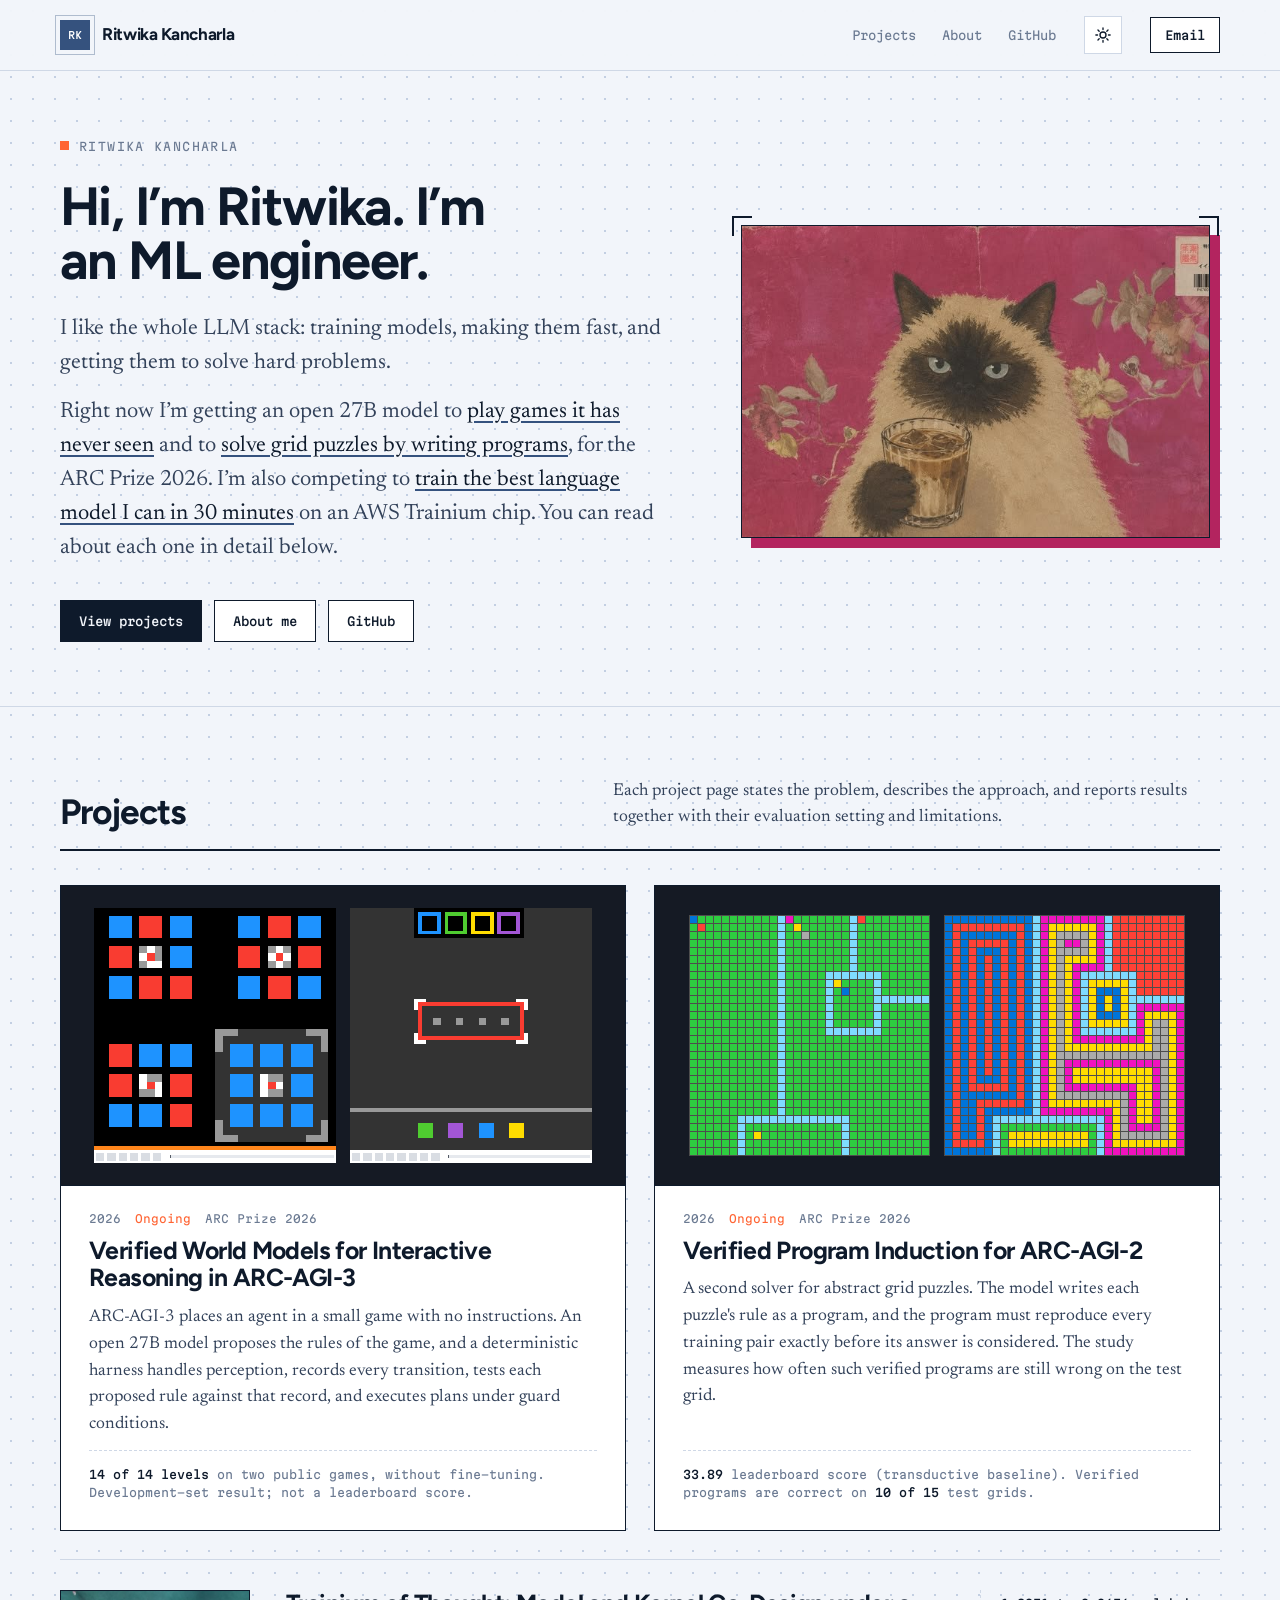
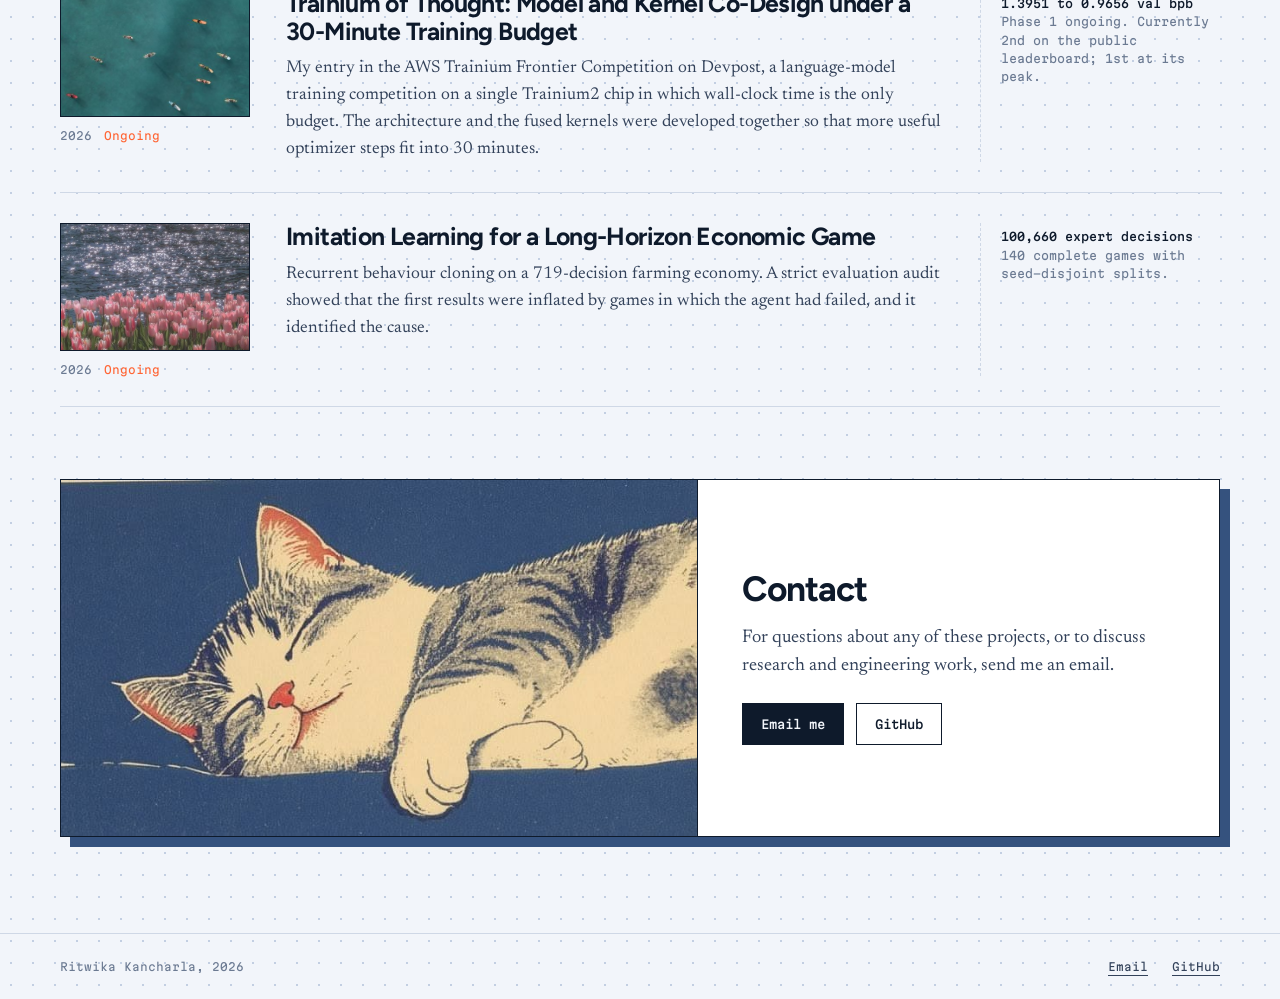
==== index.html @ 43d2c1b2 "Dark theme: neutral dark grey instead of navy Co-Authored-By: Claude Fable 5.1 <noreply@anthropic.co" ====
<!doctype html>
<html lang="en">
<head>
  <meta charset="utf-8">
  <meta name="viewport" content="width=device-width, initial-scale=1">
  <meta name="description" content="Ritwika Kancharla. Research and engineering in reasoning agents (ARC Prize 2026), and language-model training under fixed compute.">
  <meta name="theme-color" content="#f2f5fa">
  <title>Ritwika Kancharla | Portfolio</title>
  <script>try{var t=localStorage.getItem("theme")||(matchMedia("(prefers-color-scheme: dark)").matches?"dark":"light");document.documentElement.dataset.theme=t}catch(e){}</script>
  <link rel="icon" href="./favicon.svg">
  <link rel="preconnect" href="https://fonts.googleapis.com">
  <link rel="preconnect" href="https://fonts.gstatic.com" crossorigin>
  <link href="https://fonts.googleapis.com/css2?family=Martian+Mono:wght@400;500&family=Newsreader:ital,opsz,wght@0,6..72,400;0,6..72,500;0,6..72,600;1,6..72,400&family=Figtree:wght@400;500;600;700;800&display=swap" rel="stylesheet">
  <link rel="stylesheet" href="./assets/site.css?v=adc45c68">
</head>
<body id="top">
<header class="site"><div class="bar">
  <a class="brand" href="./index.html"><span class="mark">RK</span><span class="name">Ritwika Kancharla</span></a>
  <nav aria-label="Site">
    <a href="./index.html#projects">Projects</a>
    <a href="./about.html">About</a>
    <a href="https://github.com/ritwikareddykancharla">GitHub</a>
  </nav>
  <button class="theme" type="button" aria-label="Switch between light and dark theme"><svg class="sun" viewBox="0 0 24 24" aria-hidden="true"><circle cx="12" cy="12" r="4"/><path d="M12 2.5v2.2M12 19.3v2.2M2.5 12h2.2M19.3 12h2.2M5.3 5.3l1.6 1.6M17.1 17.1l1.6 1.6M18.7 5.3l-1.6 1.6M6.9 17.1l-1.6 1.6"/></svg><svg class="moon" viewBox="0 0 24 24" aria-hidden="true"><path d="M20 14.5A8 8 0 0 1 9.5 4a8 8 0 1 0 10.5 10.5z"/></svg></button>
  <a class="btn contact" href="mailto:ritwikareddykancharla@gmail.com">Email</a>
</div></header>

<main>
<section class="hero" style="--accent:#b3245f"><div class="hero-in">
  <div>
    <p class="kicker"><i></i>Ritwika Kancharla</p>
    <h1>Hi, I&rsquo;m Ritwika. I&rsquo;m an ML engineer.</h1>
    <p class="lede">I like the whole LLM stack: training models, making them fast, and getting them to solve hard problems.</p>
    <p class="lede">Right now I&rsquo;m getting an open 27B model to <a href="./projects/arc-agi-3.html">play games it has never seen</a> and to <a href="./projects/arc-agi-2.html">solve grid puzzles by writing programs</a>, for the ARC Prize 2026. I&rsquo;m also competing to <a href="./projects/trainium-of-thought.html">train the best language model I can in 30 minutes</a> on an AWS Trainium chip. You can read about each one in detail below.</p>
    <div class="actions"><a class="btn primary" href="#projects">View projects</a><a class="btn" href="./about.html">About me</a><a class="btn" href="https://github.com/ritwikareddykancharla">GitHub</a></div>
  </div>
  <figure class="hero-img"><img src="./assets/img/heroes/coffee-cat.jpg" width="736" height="414" alt="A painted Siamese cat holding a glass of iced coffee against a deep pink background with pressed flowers." style="object-position:50% 35%"></figure>
</div>
</section>

<section class="sec" id="projects"><div class="wrap">
  <div class="sec-head"><h2>Projects</h2><p>Each project page states the problem, describes the approach, and reports results together with their evaluation setting and limitations.</p></div>

  <div class="features">
    <a class="feature" href="./projects/arc-agi-3.html">
      <div class="media"><img src="./assets/img/arc3/ft09-play.gif" width="256" height="270" alt="The game ft09 being played by the model, level by level."><img src="./assets/img/arc3/sb26-play.gif" width="256" height="270" alt="The game sb26 being played by the model, level by level."></div>
      <div class="feature-body">
        <div class="pm"><em>2026</em><em class="live">Ongoing</em><em>ARC Prize 2026</em></div>
        <h3><span>Verified World Models for Interactive Reasoning in ARC-AGI-3</span></h3>
        <p>ARC-AGI-3 places an agent in a small game with no instructions. An open 27B model proposes the rules of the game, and a deterministic harness handles perception, records every transition, tests each proposed rule against that record, and executes plans under guard conditions.</p>
        <div class="result"><b>14 of 14 levels</b> on two public games, without fine-tuning. Development-set result; not a leaderboard score.</div>
      </div>
    </a>
    <a class="feature" href="./projects/arc-agi-2.html">
      <div class="media"><img src="./assets/img/arc2/13e47133-test0-in.png" width="241" height="241" alt="An ARC-AGI-2 test input grid divided into regions."><img src="./assets/img/arc2/13e47133-test0-out.png" width="241" height="241" alt="The expected output grid, with each region filled by nested coloured rings."></div>
      <div class="feature-body">
        <div class="pm"><em>2026</em><em class="live">Ongoing</em><em>ARC Prize 2026</em></div>
        <h3><span>Verified Program Induction for ARC-AGI-2</span></h3>
        <p>A second solver for abstract grid puzzles. The model writes each puzzle's rule as a program, and the program must reproduce every training pair exactly before its answer is considered. The study measures how often such verified programs are still wrong on the test grid.</p>
        <div class="result"><b>33.89</b> leaderboard score (transductive baseline). Verified programs are correct on <b>10 of 15</b> test grids.</div>
      </div>
    </a>
  </div>

  <div class="rows">
    <article class="row">
      <div class="row-side"><a class="thumb" href="./projects/trainium-of-thought.html" tabindex="-1" aria-hidden="true"><img src="./assets/img/heroes/surfers-thumb.jpg" alt="" width="520" height="347"></a><div class="pm"><em>2026</em><em class="live">Ongoing</em></div></div>
      <div class="main"><h3><a href="./projects/trainium-of-thought.html">Trainium of Thought: Model and Kernel Co-Design under a 30-Minute Training Budget</a></h3><p>My entry in the AWS Trainium Frontier Competition on Devpost, a language-model training competition on a single Trainium2 chip in which wall-clock time is the only budget. The architecture and the fused kernels were developed together so that more useful optimizer steps fit into 30 minutes.</p></div>
      <div class="result"><b>1.3951 to 0.9656 val bpb</b><br>Phase 1 ongoing. Currently 2nd on the public leaderboard; 1st at its peak.</div>
    </article>
    <article class="row">
      <div class="row-side"><a class="thumb" href="./projects/kaggriculture.html" tabindex="-1" aria-hidden="true"><img src="./assets/img/heroes/tulips-thumb.jpg" alt="" width="520" height="347"></a><div class="pm"><em>2026</em><em class="live">Ongoing</em></div></div>
      <div class="main"><h3><a href="./projects/kaggriculture.html">Imitation Learning for a Long-Horizon Economic Game</a></h3><p>Recurrent behaviour cloning on a 719-decision farming economy. A strict evaluation audit showed that the first results were inflated by games in which the agent had failed, and it identified the cause.</p></div>
      <div class="result"><b>100,660 expert decisions</b><br>140 complete games with seed-disjoint splits.</div>
    </article>
  </div>
</div></section>

<section class="sec" id="contact"><div class="wrap">
  <div class="reach">
    <img src="./assets/img/heroes/sleeping-cat.jpg" width="735" height="412" alt="A woodblock-style print of a tabby cat asleep on a deep blue background." loading="lazy">
    <div><h2>Contact</h2>
      <p>For questions about any of these projects, or to discuss research and engineering work, send me an email.</p>
      <div class="actions"><a class="btn primary" href="mailto:ritwikareddykancharla@gmail.com">Email me</a><a class="btn" href="https://github.com/ritwikareddykancharla">GitHub</a></div></div>
  </div>
</div></section>
</main>

<footer class="site-foot"><div class="wrap">
  <span>Ritwika Kancharla, 2026</span>
  <span><a href="mailto:ritwikareddykancharla@gmail.com">Email</a> &nbsp; <a href="https://github.com/ritwikareddykancharla">GitHub</a></span>
</div></footer>
<a class="totop" href="#top" aria-label="Back to top"><svg viewBox="0 0 48 48" aria-hidden="true"><circle class="ring-bg" cx="24" cy="24" r="21"/><circle class="ring" cx="24" cy="24" r="21"/><path d="M24 31V18M18 23.5l6-6 6 6"/></svg></a>
<script src="./assets/site.js?v=a05558e0" defer></script>
</body>
</html>
---- assets/site.css ----
/* Blueprint: cool dotted paper, navy ink, one orange signal colour, and an accent blue (--cobalt) sampled from the
   woodblock print of the sleeping cat in the contact band.
   Figtree for headings, Newsreader for reading, Martian Mono for labels and numbers. */

:root {
  --paper: #f2f5fa; --card: #ffffff; --ink: #0e1a2b; --body: #33425a; --soft: #6b7a92; --rule: #cfd8e6;
  --cobalt: #35527e; --cobalt-soft: #e3e9f3; --signal: #ff6433; --signal-soft: #fff3ee;
  --dot: #c3cfe2; --header: rgba(242, 245, 250, .88); --block: #0e1a2b; --on-block: #ffffff; --pre-ink: #d6e0f5; --code-ink: #26395a;
  --bad: #d4301a; --ok: #0c8a4d; --media: #151a24;
  --display: "Figtree", system-ui, sans-serif;
  --read: "Newsreader", Georgia, serif;
  --mono: "Martian Mono", ui-monospace, Menlo, monospace;
  --off: clamp(0px, 12vw, 11rem);   /* left offset of the reading column on a post */
  --chart-grid: #dbe2ee; --chart-text: #6b7a92; --chart-fill: rgba(53, 82, 126, .09);
  --chart-line: #35527e; --chart-dot: #fff; --chart-label: #0e1a2b;
}

/* dark theme: set by the toggle in the header (data-theme on <html>, remembered in localStorage) */
:root[data-theme="dark"] {
  color-scheme: dark;
  --paper: #151515; --card: #1d1d1d; --ink: #f1f1f1; --body: #bdbdbd; --soft: #8b8b8b; --rule: #303030;
  --cobalt: #8fb0e6; --cobalt-soft: rgba(143, 176, 230, .15); --signal: #ff8a5c; --signal-soft: rgba(255, 138, 92, .12);
  --dot: #262626; --header: rgba(21, 21, 21, .86); --block: #262626; --on-block: #f1f1f1; --media: #0e0e0e; --pre-ink: #d6e0f5; --code-ink: #c5d6f3;
  --bad: #ff7a66; --ok: #4fd19a;
  --chart-grid: #303030; --chart-text: #8b8b8b; --chart-fill: rgba(143, 176, 230, .13); --chart-line: #8fb0e6; --chart-dot: #1d1d1d; --chart-label: #f1f1f1;
}
:root[data-theme="dark"] .demo, :root[data-theme="dark"] .hero { --accent-text: color-mix(in srgb, var(--accent) 45%, #ffffff); }
:root[data-theme="dark"] pre { background: #0d0d0d; border: 1px solid var(--rule); box-shadow: 6px 6px 0 var(--cobalt-soft); }
:root[data-theme="dark"] .hero-img img, :root[data-theme="dark"] .thumb img, :root[data-theme="dark"] .reach img { filter: brightness(.92); }
:root[data-theme="dark"] .btn:hover, :root[data-theme="dark"] .feature:hover, :root[data-theme="dark"] .totop { box-shadow: 4px 4px 0 var(--cobalt); }

* { box-sizing: border-box; }
html { -webkit-text-size-adjust: 100%; }
body {
  transition: background-color .35s ease, color .35s ease;
  margin: 0; color: var(--ink); font: 400 17px/1.6 var(--display); -webkit-font-smoothing: antialiased;
  background: radial-gradient(circle, var(--dot) 1px, transparent 1.2px) 0 0/22px 22px, var(--paper);
}
a { color: inherit; }
a:focus-visible { outline: 2px solid var(--cobalt); outline-offset: 3px; }
::selection { background: var(--cobalt); color: #fff; }
.wrap, .bar, .hero-in { width: min(1160px, 100% - 48px); margin: 0 auto; }
[id] { scroll-margin-top: 92px; }

/* ---------------------------------------------------------------- header */
.site { position: sticky; top: 0; z-index: 9; background: var(--header); backdrop-filter: blur(14px); border-bottom: 1px solid var(--rule); }
.bar { display: flex; align-items: center; gap: 28px; height: 70px; }
.brand { display: flex; align-items: center; gap: 12px; text-decoration: none; font-weight: 700; letter-spacing: -.02em; }
.mark { width: 30px; height: 30px; display: grid; place-items: center; font: 500 10px var(--mono); color: #fff; background: var(--cobalt); position: relative; }
.mark::after { content: ""; position: absolute; inset: -5px; border: 1px solid var(--cobalt); opacity: .35; }
.site nav { display: flex; gap: 26px; margin-left: auto; font: 400 12px var(--mono); }
.site nav a { text-decoration: none; color: var(--soft); padding: 6px 0; background: linear-gradient(var(--cobalt), var(--cobalt)) 0 100%/0 2px no-repeat; transition: background-size .25s ease, color .2s; }
.site nav a:hover, .site nav a.on { color: var(--ink); background-size: 100% 2px; }

.btn { display: inline-flex; align-items: center; gap: 10px; font: 500 12px var(--mono); text-decoration: none; padding: 13px 18px; border: 1px solid var(--ink); background: var(--card); transition: transform .2s, box-shadow .2s; }
.btn:hover { transform: translate(-2px, -2px); box-shadow: 4px 4px 0 var(--cobalt); }
.btn.primary { background: var(--ink); color: var(--paper); }
.btn.contact { padding: 10px 14px; }
.theme { width: 38px; height: 38px; display: grid; place-items: center; padding: 0; border: 1px solid var(--rule); background: var(--card); color: var(--ink); cursor: pointer; transition: transform .2s, box-shadow .2s, border-color .2s; }
.theme:hover { transform: translate(-2px, -2px); box-shadow: 4px 4px 0 var(--cobalt); border-color: var(--ink); }
.theme svg { width: 18px; height: 18px; fill: none; stroke: currentColor; stroke-width: 1.8; stroke-linecap: round; stroke-linejoin: round; transition: transform .5s cubic-bezier(.3, 1.4, .5, 1); }
.theme:active svg { transform: rotate(40deg) scale(.85); }
.theme .moon, :root[data-theme="dark"] .theme .sun { display: none; }
:root[data-theme="dark"] .theme .moon { display: block; }

/* ---------------------------------------------------------------- home: hero */
.hero { --accent: var(--signal); --accent-text: var(--accent); padding: 60px 0 64px; border-bottom: 1px solid var(--rule); }
.hero.about { padding: 76px 0 84px; }
.hero-in { display: grid; grid-template-columns: minmax(0, 1.12fr) minmax(0, .88fr); gap: 72px; align-items: center; }
.hero.about .hero-in { align-items: start; }
.about-side { display: flex; flex-direction: column; gap: 40px; }
.kicker { display: inline-flex; align-items: center; gap: 10px; margin: 0 0 26px; font: 400 11.5px var(--mono); color: var(--soft); text-transform: uppercase; letter-spacing: .12em; }
.kicker i { width: 9px; height: 9px; background: var(--signal); }
.hero h1 { margin: 0; font-size: clamp(2.2rem, 4.2vw, 3.5rem); line-height: 1.02; letter-spacing: -.03em; font-weight: 700; text-wrap: balance; }
.lede { margin: 24px 0 0; max-width: 34em; font: 400 1.38rem/1.55 var(--read); color: var(--body); }
.lede strong { font-weight: 600; color: var(--ink); }
.lede a { color: var(--ink); text-decoration-color: var(--cobalt); text-decoration-thickness: 2px; text-underline-offset: 4px; transition: color .2s; }
.lede a:hover { color: var(--cobalt); }
.lede + .lede { margin-top: 14px; }
.actions { display: flex; gap: 12px; flex-wrap: wrap; margin-top: 34px; }
.stats { display: grid; grid-template-columns: repeat(3, minmax(0, 1fr)); margin-top: 56px; border-top: 2px solid var(--ink); }
.stats a { display: flex; flex-direction: column; gap: 8px; padding: 22px 28px 4px; text-decoration: none; border-left: 1px dashed var(--rule); transition: background .25s; }
.stats a:nth-child(3n + 1) { padding-left: 0; border-left: 0; }
.stats a:nth-child(n + 4) { margin-top: 18px; padding-top: 22px; border-top: 1px dashed var(--rule); }
.stats b { font-size: clamp(1.25rem, 1.9vw, 1.6rem); line-height: 1.05; letter-spacing: -.028em; font-weight: 700; background: linear-gradient(var(--cobalt), var(--cobalt)) 0 100%/0 3px no-repeat; transition: background-size .3s; align-self: flex-start; padding-bottom: 3px; }
.stats a:hover b { background-size: 100% 3px; }
.stats span { font: 400 11.5px/1.6 var(--mono); color: var(--soft); max-width: 30em; }

.now { position: relative; background: var(--card); border: 1px solid var(--ink); padding: 22px 24px 8px; }
.now::before, .now::after { content: ""; position: absolute; width: 14px; height: 14px; border: 2px solid var(--signal); }
.now::before { top: -7px; left: -7px; border-right: 0; border-bottom: 0; }
.now::after { bottom: -7px; right: -7px; border-left: 0; border-top: 0; }
.now-k { margin: 0 0 14px; font: 500 10.5px var(--mono); letter-spacing: .14em; text-transform: uppercase; color: var(--cobalt); }
.now ul { list-style: none; margin: 0; padding: 0; }
.now li { padding: 13px 0; border-top: 1px dashed var(--rule); }
.now b { display: block; font-weight: 700; }
.now a { display: block; text-decoration: none; transition: transform .25s cubic-bezier(.2, .7, .2, 1); }
.now a b { display: inline; background: linear-gradient(var(--cobalt), var(--cobalt)) 0 100%/0 2px no-repeat; transition: background-size .3s; padding-bottom: 2px; }
.now a b::after { content: " \2192"; color: var(--cobalt); font-weight: 500; }
.now a span { display: block; }
.now a:hover { transform: translateX(4px); }
.now a:hover b { background-size: 100% 2px; }
.now span { font: 400 12px/1.55 var(--mono); color: var(--soft); }

/* ---------------------------------------------------------------- home: sections */
.sec { padding: 72px 0 0; }
.sec:last-of-type { padding-bottom: 96px; }
.sec-head { display: grid; grid-template-columns: minmax(0, 1fr) minmax(0, 1.2fr); gap: 12px 48px; align-items: end; margin-bottom: 34px; padding-bottom: 18px; border-bottom: 2px solid var(--ink); }
.sec-head h2 { margin: 0; font-size: 2.2rem; line-height: 1.05; letter-spacing: -.028em; font-weight: 700; }
.sec-head p { margin: 0; font: 400 1.08rem/1.5 var(--read); color: var(--body); }

.features { display: grid; grid-template-columns: repeat(2, minmax(0, 1fr)); gap: 28px; }
.feature { display: flex; flex-direction: column; text-decoration: none; background: var(--card); border: 1px solid var(--ink); transition: transform .2s, box-shadow .2s; }
.feature:hover { transform: translate(-3px, -3px); box-shadow: 6px 6px 0 var(--cobalt); }
.media { display: flex; justify-content: center; align-items: center; gap: 14px; height: 300px; padding: 22px; background: var(--media); border-bottom: 1px solid var(--ink); }
.media img { flex: 0 1 auto; min-width: 0; width: auto; height: auto; max-height: 100%; max-width: calc(50% - 7px); image-rendering: pixelated; }
.feature-body { display: flex; flex-direction: column; gap: 12px; padding: 26px 28px 28px; flex: 1; }
.pm { display: flex; flex-wrap: wrap; gap: 6px 14px; font: 400 11px var(--mono); color: var(--soft); }
.pm em { font-style: normal; }
.pm em.live { color: var(--signal); }
.feature h3, .row h3 { margin: 0; font-size: 1.55rem; line-height: 1.12; letter-spacing: -.025em; font-weight: 700; }
.feature h3 span, .row h3 a { background: linear-gradient(var(--cobalt), var(--cobalt)) 0 100%/0 3px no-repeat; transition: background-size .3s; padding-bottom: 3px; text-decoration: none; }
.feature:hover h3 span, .row:hover h3 a { background-size: 100% 3px; }
.feature p, .row p { margin: 0; font: 400 1.08rem/1.55 var(--read); color: var(--body); }
.result { margin-top: auto; padding-top: 14px; border-top: 1px dashed var(--rule); font: 400 11.5px/1.6 var(--mono); color: var(--soft); }
.result b { color: var(--ink); font-weight: 500; }

.rows { margin-top: 28px; }
.row { display: grid; grid-template-columns: 190px minmax(0, 1fr) 240px; gap: 12px 36px; padding: 30px 0; border-top: 1px solid var(--rule); }
.row:last-child { border-bottom: 1px solid var(--rule); }
.row .row-side { display: flex; flex-direction: column; gap: 12px; }
.thumb { display: block; line-height: 0; border: 1px solid var(--ink); transition: transform .2s, box-shadow .2s; }
.thumb img { display: block; width: 100%; height: auto; aspect-ratio: 3 / 2; object-fit: cover; }
.row:hover .thumb { transform: translate(-2px, -2px); box-shadow: 4px 4px 0 var(--cobalt); }
.row .pm { flex-direction: row; gap: 4px 12px; }
.row .main { display: flex; flex-direction: column; gap: 10px; }
.row .result { margin: 0; padding: 4px 0 0 20px; border-top: 0; border-left: 1px dashed var(--rule); }

.pubs { list-style: none; margin: 0; padding: 0; counter-reset: pub; }
.pubs li { counter-increment: pub; display: grid; grid-template-columns: 150px minmax(0, 1fr); gap: 8px 36px; padding: 24px 0; border-top: 1px solid var(--rule); }
.pubs li:last-child { border-bottom: 1px solid var(--rule); }
.pubs li::before { content: "[" counter(pub) "]"; font: 500 11px var(--mono); color: var(--signal); padding-top: 6px; }
.pubs .t { font-weight: 700; font-size: 1.15rem; line-height: 1.3; letter-spacing: -.02em; }
.pubs .m { margin-top: 6px; font: 400 1.02rem/1.5 var(--read); color: var(--body); }
.pubs .l { display: flex; flex-wrap: wrap; gap: 8px; margin-top: 12px; }
.chip { font: 400 11px var(--mono); text-decoration: none; padding: 5px 10px; border: 1px solid var(--rule); background: var(--card); color: var(--body); transition: border-color .2s, color .2s; }
a.chip:hover { border-color: var(--cobalt); color: var(--cobalt); }

.cv { display: grid; grid-template-columns: repeat(4, minmax(0, 1fr)); gap: 0; }
.cv article { padding: 4px 26px 8px; border-left: 1px solid var(--rule); }
.cv article:first-child { padding-left: 0; border-left: 0; }
.cv .when { font: 500 11px var(--mono); color: var(--signal); }
.cv h3 { margin: 10px 0 2px; font-size: 1.3rem; letter-spacing: -.02em; font-weight: 700; }
.cv .role { margin: 0 0 10px; font: 400 12px var(--mono); color: var(--soft); }
.cv p { margin: 0; font: 400 1.05rem/1.55 var(--read); color: var(--body); }

.reach { display: grid; grid-template-columns: minmax(0, 1.1fr) minmax(0, .9fr); background: var(--card); border: 1px solid var(--ink); box-shadow: 10px 10px 0 var(--cobalt); }
.reach img { display: block; width: 100%; height: 100%; min-height: 260px; object-fit: cover; border-right: 1px solid var(--ink); }
.reach > div { display: flex; flex-direction: column; justify-content: center; gap: 16px; padding: 40px 44px; }
.reach h2 { margin: 0; font-size: 2.2rem; line-height: 1.05; letter-spacing: -.028em; font-weight: 700; }
.reach p { margin: 0; font: 400 1.15rem/1.55 var(--read); color: var(--body); }
.reach .actions { margin-top: 6px; }

/* ---------------------------------------------------------------- project pages */
.demo { --accent: var(--signal); --accent-text: var(--accent); padding: 70px 0 96px; }
.demo > .wrap { width: min(1280px, 100% - 48px); }
.crumb { display: inline-block; margin: 0 0 30px; font: 400 11.5px var(--mono); color: var(--soft); text-decoration: none; }
.crumb:hover { color: var(--cobalt); }
.post-head { display: grid; grid-template-columns: minmax(0, 1.08fr) minmax(0, .92fr); gap: 34px 64px; align-items: end; margin: 0 0 56px; }
.toc { grid-column: 1 / -1; }
.hero-img { position: relative; margin: 0 10px 10px 0; }
.hero-img img { display: block; width: 100%; height: auto; aspect-ratio: 3 / 2; object-fit: cover; border: 1px solid var(--ink); box-shadow: 10px 10px 0 var(--accent); }
.hero-img::before, .hero-img::after { content: ""; position: absolute; width: 18px; height: 18px; border: 2px solid var(--ink); z-index: 1; }
.hero-img::before { top: -9px; left: -9px; border-right: 0; border-bottom: 0; }
.hero-img::after { top: -9px; right: -9px; border-left: 0; border-bottom: 0; }
.hero-img figcaption { margin-top: 20px; font-size: 10.5px; }
.eyebrow { display: inline-block; margin: 0 0 22px; padding: 6px 10px; font: 500 10.5px var(--mono); letter-spacing: .14em; text-transform: uppercase; color: #fff; background: var(--accent); }
.post-title { margin: 0; font-size: clamp(2.1rem, 4.4vw, 3.4rem); line-height: 1.04; letter-spacing: -.03em; font-weight: 700; text-wrap: balance; }
.meta { display: flex; flex-wrap: wrap; gap: 8px 22px; margin: 30px 0 0; padding-top: 16px; border-top: 1px solid var(--rule); font: 400 11.5px var(--mono); color: var(--soft); }
.meta span:first-child { color: var(--ink); }
.meta a { color: var(--cobalt); text-underline-offset: 4px; }
.toc { display: none; flex-wrap: wrap; gap: 6px; }

.post-grid { display: grid; grid-template-columns: 232px minmax(0, 1fr); gap: 64px; align-items: start; }
.post-body { min-width: 0; }
.post-body > * { max-width: 44rem; }
.post-body > .fig, .post-body > .tablewrap.wide { max-width: 56rem; }
.post-body > .fig.wide { max-width: none; }

.side { position: sticky; top: 94px; max-height: calc(100vh - 118px); overflow: auto; scrollbar-width: none; padding: 4px 2px 8px 0; }
.side::-webkit-scrollbar { display: none; }
.js .side { opacity: 0; transform: translateX(-16px); transition: opacity .6s ease .15s, transform .6s cubic-bezier(.2, .7, .2, 1) .15s; }
.js .side.ready { opacity: 1; transform: none; }
.side-k { display: flex; justify-content: space-between; margin: 0 0 10px; font: 500 10.5px var(--mono); letter-spacing: .14em; text-transform: uppercase; color: var(--soft); }
.side-pct { color: var(--accent-text); letter-spacing: .04em; }
.side-bar { height: 2px; margin-bottom: 18px; background: var(--rule); }
.side-bar i { display: block; height: 100%; background: var(--accent); transform: scaleX(0); transform-origin: left; transition: transform .25s linear; }
.side-list { position: relative; list-style: none; margin: 0; padding: 0 0 0 14px; border-left: 1px solid var(--rule); }
.side-list ol { list-style: none; margin: 0; padding: 0; }
.side-ind { position: absolute; left: -2px; top: 0; width: 3px; height: 24px; background: var(--accent); opacity: 0; transition: transform .45s cubic-bezier(.3, 1.2, .4, 1), height .3s ease, opacity .3s; }
.side-list a { display: flex; gap: 10px; padding: 7px 0; text-decoration: none; font-size: 14px; line-height: 1.35; font-weight: 500; color: var(--soft); transition: color .25s, transform .3s cubic-bezier(.2, .7, .2, 1); }
.side-list a:hover { color: var(--ink); transform: translateX(3px); }
.side-list a.on { color: var(--ink); font-weight: 700; }
.sn { flex: none; padding-top: 2px; font: 500 10.5px var(--mono); color: var(--rule); transition: color .25s; }
.side-list a.on .sn, .side-list a:hover .sn { color: var(--accent-text); }
.sub { display: grid; grid-template-rows: 0fr; opacity: 0; transition: grid-template-rows .38s cubic-bezier(.2, .7, .2, 1), opacity .3s; }
.sub > ol { overflow: hidden; min-height: 0; padding-left: 27px; }
.open > .sub { grid-template-rows: 1fr; opacity: 1; }
.sub a { padding: 5px 0; font-size: 13px; font-weight: 400; }
.sub a.on { font-weight: 600; color: var(--accent-text); }
.side-top { display: inline-block; margin: 20px 0 0 14px; font: 400 11px var(--mono); color: var(--soft); text-decoration: none; transition: color .2s; }
.side-top::before { content: "\2191  "; }
.side-top:hover { color: var(--accent-text); }
.post-body p, .post-body li { font: 400 1.2rem/1.7 var(--read); color: var(--body); }
.post-body p { margin: 0 0 1.3rem; }
.post-body ul, .post-body ol { margin: 0 0 1.4rem; padding-left: 1.3rem; }
.post-body li { margin-bottom: .55rem; }
.post-body li::marker { color: var(--accent-text); font-family: var(--mono); font-size: .8em; }
.post-body a { color: var(--cobalt); text-decoration-thickness: 1px; text-underline-offset: 4px; }
.post-body strong { color: var(--ink); font-weight: 500; }
.post-body h2 { position: relative; margin: 3.6rem 0 1.1rem; font-size: 1.95rem; line-height: 1.1; letter-spacing: -.028em; font-weight: 700; }
.post-body h3 { margin: 2.2rem 0 .6rem; font-size: 1.28rem; line-height: 1.2; letter-spacing: -.025em; font-weight: 700; }
.num { position: absolute; right: calc(100% + 26px); top: .6em; font: 500 11px var(--mono); color: var(--accent-text); letter-spacing: .1em; }

.tldr { position: relative; background: var(--card); border: 1px solid var(--ink); padding: 24px 28px 8px; margin-bottom: 3rem; }
.tldr::before { content: ""; position: absolute; top: -7px; left: -7px; width: 14px; height: 14px; border: 2px solid var(--accent); border-right: 0; border-bottom: 0; }
.tk { margin: 0 0 12px !important; font: 500 10.5px var(--mono) !important; letter-spacing: .14em; text-transform: uppercase; color: var(--cobalt) !important; }
.tldr p { font-size: 1.13rem; line-height: 1.65; }

.fig { margin: 2.6rem 0; }
.post-body > .fig.text { max-width: 44rem; }
.plate { position: relative; background: var(--card); border: 1px solid var(--ink); padding: 26px; }
.plate::before, .plate::after { content: ""; position: absolute; width: 16px; height: 16px; border: 2px solid var(--cobalt); }
.plate::before { top: -8px; right: -8px; border-left: 0; border-bottom: 0; }
.plate::after { bottom: -8px; left: -8px; border-right: 0; border-top: 0; }
.plate svg { display: block; width: 100%; height: auto; }
figcaption { margin-top: 14px; max-width: 60rem; font: 400 12px/1.65 var(--mono); color: var(--soft); }
figcaption b { color: var(--cobalt); font-weight: 500; margin-right: 8px; }
figcaption code { font-size: 1em; }

.frames { display: grid; grid-template-columns: repeat(2, minmax(0, 360px)); justify-content: center; gap: 28px; }
.frame { background: var(--media); line-height: 0; }
.frame img { display: block; width: 100%; height: auto; image-rendering: pixelated; }
.frame.pad { padding: 16px; }
.cap { display: block; margin-top: 8px; font: 400 11px/1.4 var(--mono); color: var(--soft); text-align: center; }

.grids { display: flex; flex-wrap: wrap; justify-content: center; align-items: flex-start; gap: 14px 18px; }
.g { display: flex; flex-direction: column; align-items: center; gap: 8px; min-width: 0; }
.g img { max-height: 19rem; width: auto; max-width: 100%; height: auto; image-rendering: pixelated; }
.g.small { width: 10.5rem; }
.g.small img { max-height: 11rem; }
.n3 .g img { max-height: 15.5rem; }
.n4 .g img { max-height: 11.5rem; }
.g span { width: 0; min-width: 100%; font: 400 11px/1.5 var(--mono); color: var(--soft); text-align: center; }
.g span b { color: var(--ink); font-weight: 500; }
.g span b.bad { color: var(--bad); }
.g span b.ok { color: var(--ok); }
.to { align-self: center; padding-bottom: 2rem; color: var(--cobalt); font: 500 1.1rem var(--mono); }

.refs { padding-left: 2.2rem !important; counter-reset: ref; list-style: none; }
.refs li { position: relative; counter-increment: ref; font-size: 1.05rem !important; line-height: 1.6 !important; scroll-margin-top: 110px; }
.refs li::before { content: "[" counter(ref) "]"; position: absolute; left: -2.2rem; top: .2em; font: 500 11px var(--mono); color: var(--accent-text); }
.refs li:target { background: var(--cobalt-soft); box-shadow: -2.4rem 0 0 var(--cobalt-soft), .6rem 0 0 var(--cobalt-soft); }
.refs a { word-break: break-word; }
.note { margin: 2rem 0; padding: 16px 22px; background: var(--cobalt-soft); border-left: 4px solid var(--cobalt); }
.note b { font: 500 10.5px var(--mono); letter-spacing: .13em; text-transform: uppercase; color: var(--cobalt); }
.note p { margin: 6px 0 0 !important; font-size: 1.1rem !important; }

.tablewrap { margin: 2rem 0; overflow: auto; background: var(--card); border: 1px solid var(--ink); }
.fig .tablewrap { margin: 0; }

table { border-collapse: collapse; width: 100%; font-size: .98rem; line-height: 1.45; }
th { font: 500 10.5px var(--mono); letter-spacing: .12em; text-transform: uppercase; text-align: left; padding: 13px 16px; background: var(--block); color: var(--on-block); white-space: nowrap; }
td { padding: 13px 16px; border-top: 1px solid var(--rule); color: var(--body); vertical-align: top; }
td:first-child { color: var(--ink); }
.r { text-align: right; font-family: var(--mono); font-size: .86rem; white-space: nowrap; }
th.r { font-size: 10.5px; }
tr.best td { background: var(--signal-soft); color: var(--ink); }
tr.best td:first-child { box-shadow: inset 4px 0 0 var(--signal); }

blockquote { margin: 2.6rem 0; padding-left: 26px; border-left: 2px solid var(--accent); }
blockquote p { font: italic 400 1.55rem/1.4 var(--read) !important; color: var(--ink) !important; margin: 0 0 10px !important; }
cite { font: 400 11.5px var(--mono); font-style: normal; color: var(--soft); }
code { font: 400 .8em var(--mono); background: var(--cobalt-soft); color: var(--code-ink); padding: .15em .4em; }
pre { margin: 2rem 0; background: var(--block); padding: 22px 24px; overflow: auto; box-shadow: 6px 6px 0 var(--cobalt); }
pre code { background: none; color: var(--pre-ink); padding: 0; font-size: .8rem; line-height: 1.8; }

.demo ::selection { background: var(--accent); }
.next { display: flex; justify-content: space-between; gap: 20px; flex-wrap: wrap; margin: 4.5rem 0 0; padding-top: 22px; border-top: 2px solid var(--ink); }

.post-body h2, .post-body h3, .sec { scroll-margin-top: 92px; }
.post-body h2::after, .post-body h3::after { content: ""; display: block; height: 3px; margin-top: 8px; background: var(--accent); transform: scaleX(0); transform-origin: left; }
.post-body h2.arrive::after, .post-body h3.arrive::after { animation: sweep 1.5s cubic-bezier(.2, .7, .2, 1); }
@keyframes sweep { 0% { transform: scaleX(0); opacity: 1; } 45% { transform: scaleX(1); opacity: 1; } 100% { transform: scaleX(1); opacity: 0; } }
.sec.arrive .sec-head h2 { animation: nudge 1s cubic-bezier(.2, .7, .2, 1); }
@keyframes nudge { 0% { transform: translateX(-14px); color: var(--cobalt); } 100% { transform: none; } }

.js .reveal { opacity: 0; transform: translateY(22px); transition: opacity .7s ease, transform .8s cubic-bezier(.2, .7, .2, 1); }
.js .reveal.in { opacity: 1; transform: none; }
.js .fig.reveal .plate::before, .js .fig.reveal .plate::after { transform: scale(0); transition: transform .5s cubic-bezier(.3, 1.4, .5, 1) .45s; }
.js .fig.reveal.in .plate::before, .js .fig.reveal.in .plate::after { transform: none; }
.js .post-body h2.reveal .num { opacity: 0; transform: translateX(14px); transition: opacity .5s ease .25s, transform .6s cubic-bezier(.2, .7, .2, 1) .25s; }
.js .post-body h2.reveal.in .num { opacity: 1; transform: none; }

.totop { position: fixed; right: 26px; bottom: 26px; z-index: 8; width: 52px; height: 52px; display: grid; place-items: center; background: var(--card); border: 1px solid var(--ink); box-shadow: 4px 4px 0 var(--cobalt); opacity: 0; visibility: hidden; transform: translateY(18px) scale(.9); transition: opacity .35s, transform .45s cubic-bezier(.3, 1.4, .5, 1), visibility .35s, box-shadow .2s; }
.totop.show { opacity: 1; visibility: visible; transform: none; }
.totop.show:hover { transform: translate(-2px, -3px); box-shadow: 6px 7px 0 var(--cobalt); }
.totop svg { width: 38px; height: 38px; fill: none; stroke: var(--ink); stroke-width: 2.4; stroke-linecap: round; stroke-linejoin: round; }
.totop .ring-bg { stroke: var(--rule); stroke-width: 2.5; }
.totop .ring { stroke: var(--cobalt); stroke-width: 2.5; transform: rotate(-90deg); transform-origin: 50% 50%; transition: stroke-dashoffset .2s linear; }

/* ---------------------------------------------------------------- footer */
.site-foot { border-top: 1px solid var(--rule); padding: 26px 0; font: 400 11px var(--mono); color: var(--soft); }
.site-foot .wrap { display: flex; flex-wrap: wrap; gap: 8px 24px; justify-content: space-between; }
.site-foot a { color: var(--body); text-underline-offset: 4px; }
.site-foot a:hover { color: var(--cobalt); }

@media (max-width: 960px) {
  :root { --off: 0px; }
  .hero { padding: 56px 0; }
  .hero-in, .features, .sec-head, .cv, .post-head, .reach, .stats { grid-template-columns: 1fr; }
  .stats a { padding: 18px 0 4px; border-left: 0; border-top: 1px dashed var(--rule); }
  .stats a:nth-child(n + 4) { margin-top: 0; padding-top: 18px; }
  .stats a:first-child { border-top: 0; }
  .hero-img { order: -1; }
  .reach img { border-right: 0; border-bottom: 1px solid var(--ink); }
  .reach > div { padding: 28px 24px; }
  .row .row-side { flex-direction: row; align-items: center; }
  .thumb { width: 120px; flex: none; }
  .hero-in { gap: 44px; }
  .row, .pubs li { grid-template-columns: 1fr; gap: 10px; }
  .row .result { padding: 12px 0 0; border-left: 0; border-top: 1px dashed var(--rule); }
  .cv article { padding: 22px 0; border-left: 0; border-top: 1px solid var(--rule); }
  .cv article:first-child { border-top: 0; padding-top: 0; }
  .media { height: 230px; }
  .num { position: static; display: block; margin-bottom: 8px; }
  .site nav { display: none; }
  .theme { margin-left: auto; }
  .frames { grid-template-columns: 1fr; }
  .plate { padding: 16px; }
}
@media (max-width: 1100px) {
  .post-grid { grid-template-columns: minmax(0, 1fr); }
  .side { display: none; }
  .toc { display: flex; }
  .num { position: static; display: block; margin-bottom: 8px; }
}
@media (prefers-reduced-motion: reduce) { * { animation: none !important; transition: none !important; } html { scroll-behavior: auto; } }
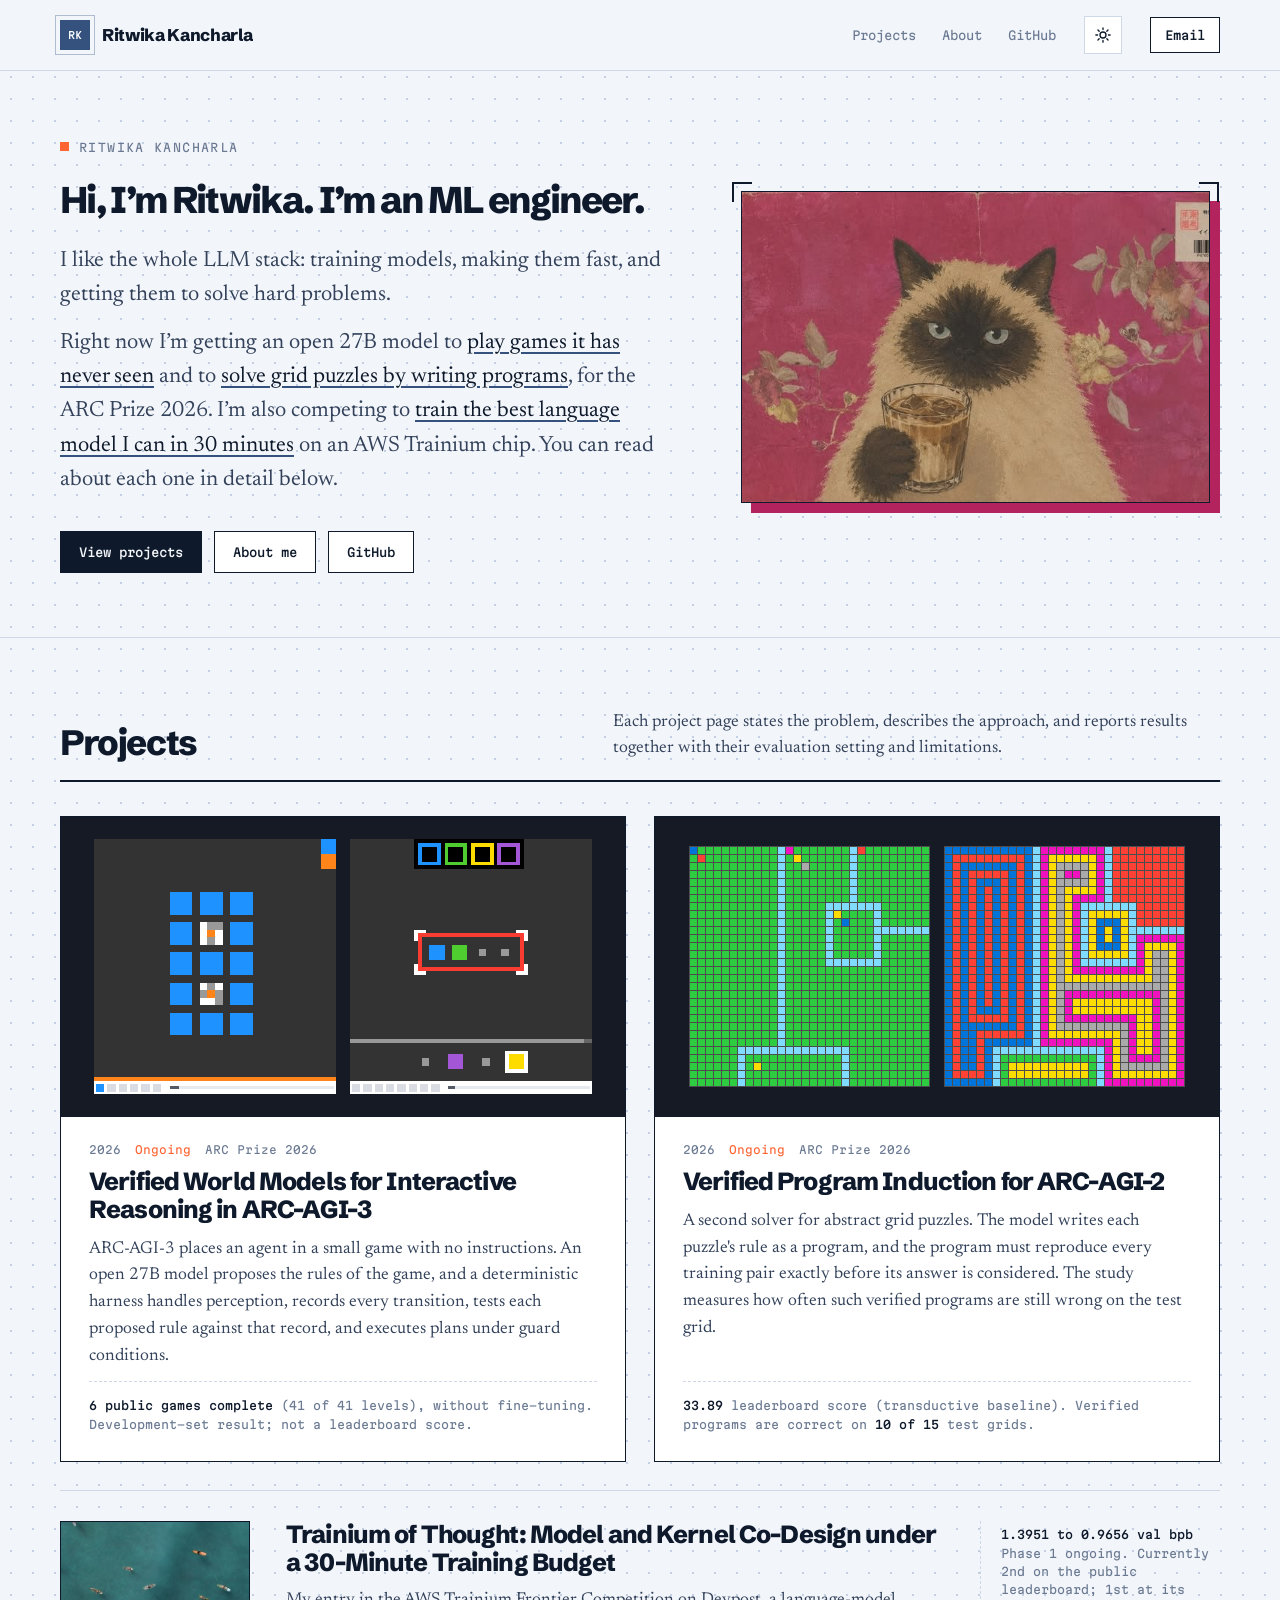
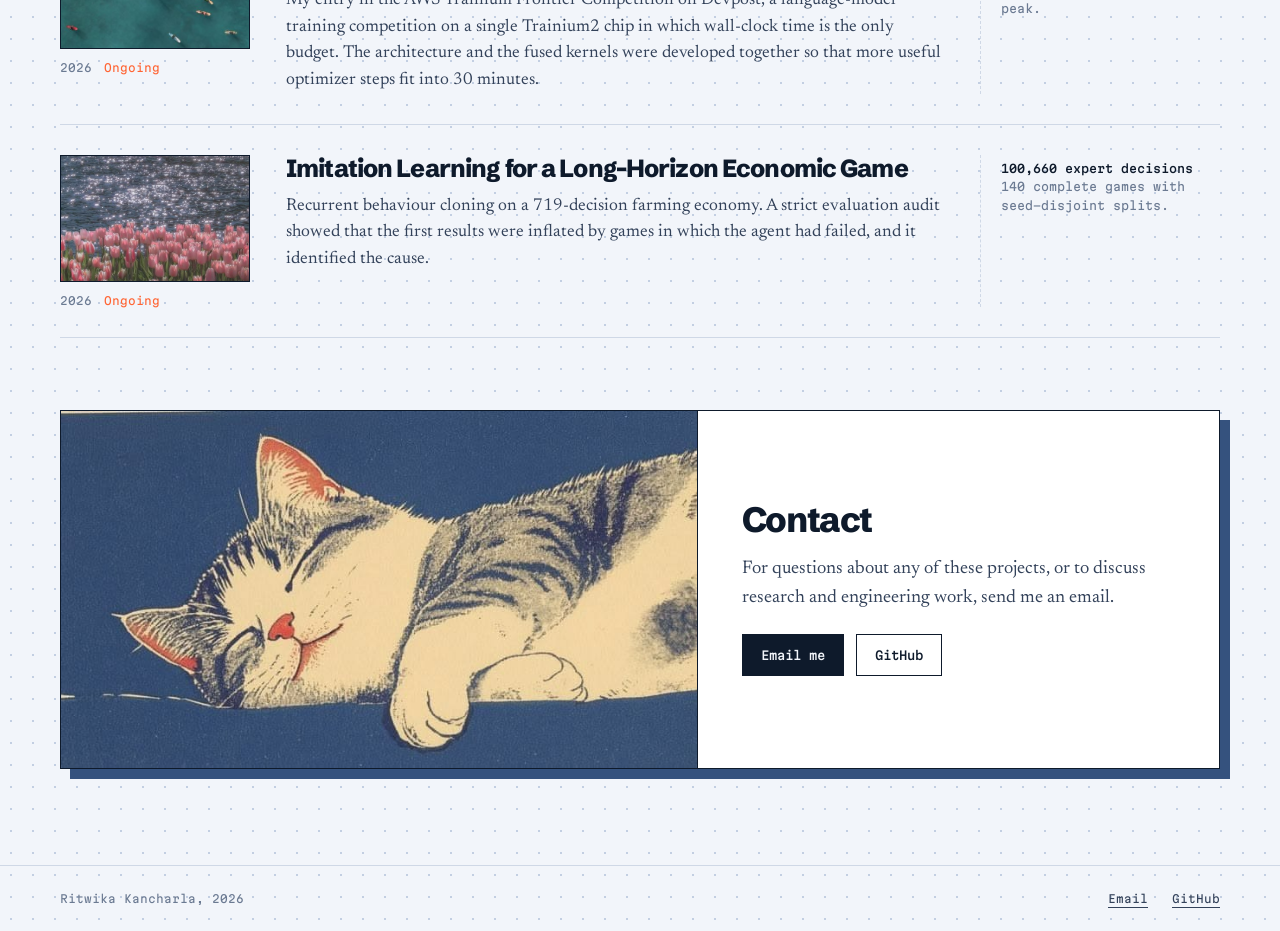
==== commit d3d4c463: "ARC-AGI-3: six completed games, each with a lazy-loaded replay and harness notes - Results: one drop" ====
--- a/index.html
+++ b/index.html
@@ -10,8 +10,8 @@
   <link rel="icon" href="./favicon.svg">
   <link rel="preconnect" href="https://fonts.googleapis.com">
   <link rel="preconnect" href="https://fonts.gstatic.com" crossorigin>
-  <link href="https://fonts.googleapis.com/css2?family=Martian+Mono:wght@400;500&family=Newsreader:ital,opsz,wght@0,6..72,400;0,6..72,500;0,6..72,600;1,6..72,400&family=Figtree:wght@400;500;600;700;800&display=swap" rel="stylesheet">
-  <link rel="stylesheet" href="./assets/site.css?v=adc45c68">
+  <link href="https://fonts.googleapis.com/css2?family=Martian+Mono:wght@400;500&family=Newsreader:ital,opsz,wght@0,6..72,400;0,6..72,500;0,6..72,600;1,6..72,400&family=Schibsted+Grotesk:wght@400;500;700;800;900&display=swap" rel="stylesheet">
+  <link rel="stylesheet" href="./assets/site.css?v=fce57dd0">
 </head>
 <body id="top">
 <header class="site"><div class="bar">
@@ -48,7 +48,7 @@
         <div class="pm"><em>2026</em><em class="live">Ongoing</em><em>ARC Prize 2026</em></div>
         <h3><span>Verified World Models for Interactive Reasoning in ARC-AGI-3</span></h3>
         <p>ARC-AGI-3 places an agent in a small game with no instructions. An open 27B model proposes the rules of the game, and a deterministic harness handles perception, records every transition, tests each proposed rule against that record, and executes plans under guard conditions.</p>
-        <div class="result"><b>14 of 14 levels</b> on two public games, without fine-tuning. Development-set result; not a leaderboard score.</div>
+        <div class="result"><b>6 public games complete</b> (41 of 41 levels), without fine-tuning. Development-set result; not a leaderboard score.</div>
       </div>
     </a>
     <a class="feature" href="./projects/arc-agi-2.html">
@@ -91,6 +91,6 @@
   <span><a href="mailto:ritwikareddykancharla@gmail.com">Email</a> &nbsp; <a href="https://github.com/ritwikareddykancharla">GitHub</a></span>
 </div></footer>
 <a class="totop" href="#top" aria-label="Back to top"><svg viewBox="0 0 48 48" aria-hidden="true"><circle class="ring-bg" cx="24" cy="24" r="21"/><circle class="ring" cx="24" cy="24" r="21"/><path d="M24 31V18M18 23.5l6-6 6 6"/></svg></a>
-<script src="./assets/site.js?v=a05558e0" defer></script>
+<script src="./assets/site.js?v=a2d9e6bd" defer></script>
 </body>
 </html>
--- a/assets/site.css
+++ b/assets/site.css
@@ -1,13 +1,13 @@
 /* Blueprint: cool dotted paper, navy ink, one orange signal colour, and an accent blue (--cobalt) sampled from the
    woodblock print of the sleeping cat in the contact band.
-   Figtree for headings, Newsreader for reading, Martian Mono for labels and numbers. */
+   Schibsted Grotesk for headings, Newsreader for reading, Martian Mono for labels and numbers. */
 
 :root {
   --paper: #f2f5fa; --card: #ffffff; --ink: #0e1a2b; --body: #33425a; --soft: #6b7a92; --rule: #cfd8e6;
   --cobalt: #35527e; --cobalt-soft: #e3e9f3; --signal: #ff6433; --signal-soft: #fff3ee;
   --dot: #c3cfe2; --header: rgba(242, 245, 250, .88); --block: #0e1a2b; --on-block: #ffffff; --pre-ink: #d6e0f5; --code-ink: #26395a;
   --bad: #d4301a; --ok: #0c8a4d; --media: #151a24;
-  --display: "Figtree", system-ui, sans-serif;
+  --display: "Schibsted Grotesk", system-ui, sans-serif;
   --read: "Newsreader", Georgia, serif;
   --mono: "Martian Mono", ui-monospace, Menlo, monospace;
   --off: clamp(0px, 12vw, 11rem);   /* left offset of the reading column on a post */
@@ -45,7 +45,7 @@
 /* ---------------------------------------------------------------- header */
 .site { position: sticky; top: 0; z-index: 9; background: var(--header); backdrop-filter: blur(14px); border-bottom: 1px solid var(--rule); }
 .bar { display: flex; align-items: center; gap: 28px; height: 70px; }
-.brand { display: flex; align-items: center; gap: 12px; text-decoration: none; font-weight: 700; letter-spacing: -.02em; }
+.brand { display: flex; align-items: center; gap: 12px; text-decoration: none; font-weight: 800; letter-spacing: -.02em; }
 .mark { width: 30px; height: 30px; display: grid; place-items: center; font: 500 10px var(--mono); color: #fff; background: var(--cobalt); position: relative; }
 .mark::after { content: ""; position: absolute; inset: -5px; border: 1px solid var(--cobalt); opacity: .35; }
 .site nav { display: flex; gap: 26px; margin-left: auto; font: 400 12px var(--mono); }
@@ -71,7 +71,7 @@
 .about-side { display: flex; flex-direction: column; gap: 40px; }
 .kicker { display: inline-flex; align-items: center; gap: 10px; margin: 0 0 26px; font: 400 11.5px var(--mono); color: var(--soft); text-transform: uppercase; letter-spacing: .12em; }
 .kicker i { width: 9px; height: 9px; background: var(--signal); }
-.hero h1 { margin: 0; font-size: clamp(2.2rem, 4.2vw, 3.5rem); line-height: 1.02; letter-spacing: -.03em; font-weight: 700; text-wrap: balance; }
+.hero h1 { margin: 0; font-size: clamp(1.8rem, 2.9vw, 2.45rem); line-height: 1.08; letter-spacing: -.045em; font-weight: 800; text-wrap: balance; }
 .lede { margin: 24px 0 0; max-width: 34em; font: 400 1.38rem/1.55 var(--read); color: var(--body); }
 .lede strong { font-weight: 600; color: var(--ink); }
 .lede a { color: var(--ink); text-decoration-color: var(--cobalt); text-decoration-thickness: 2px; text-underline-offset: 4px; transition: color .2s; }
@@ -82,7 +82,7 @@
 .stats a { display: flex; flex-direction: column; gap: 8px; padding: 22px 28px 4px; text-decoration: none; border-left: 1px dashed var(--rule); transition: background .25s; }
 .stats a:nth-child(3n + 1) { padding-left: 0; border-left: 0; }
 .stats a:nth-child(n + 4) { margin-top: 18px; padding-top: 22px; border-top: 1px dashed var(--rule); }
-.stats b { font-size: clamp(1.25rem, 1.9vw, 1.6rem); line-height: 1.05; letter-spacing: -.028em; font-weight: 700; background: linear-gradient(var(--cobalt), var(--cobalt)) 0 100%/0 3px no-repeat; transition: background-size .3s; align-self: flex-start; padding-bottom: 3px; }
+.stats b { font-size: clamp(1.25rem, 1.9vw, 1.6rem); line-height: 1.05; letter-spacing: -.04em; font-weight: 800; background: linear-gradient(var(--cobalt), var(--cobalt)) 0 100%/0 3px no-repeat; transition: background-size .3s; align-self: flex-start; padding-bottom: 3px; }
 .stats a:hover b { background-size: 100% 3px; }
 .stats span { font: 400 11.5px/1.6 var(--mono); color: var(--soft); max-width: 30em; }
 
@@ -106,7 +106,7 @@
 .sec { padding: 72px 0 0; }
 .sec:last-of-type { padding-bottom: 96px; }
 .sec-head { display: grid; grid-template-columns: minmax(0, 1fr) minmax(0, 1.2fr); gap: 12px 48px; align-items: end; margin-bottom: 34px; padding-bottom: 18px; border-bottom: 2px solid var(--ink); }
-.sec-head h2 { margin: 0; font-size: 2.2rem; line-height: 1.05; letter-spacing: -.028em; font-weight: 700; }
+.sec-head h2 { margin: 0; font-size: 2.2rem; line-height: 1.05; letter-spacing: -.04em; font-weight: 800; }
 .sec-head p { margin: 0; font: 400 1.08rem/1.5 var(--read); color: var(--body); }
 
 .features { display: grid; grid-template-columns: repeat(2, minmax(0, 1fr)); gap: 28px; }
@@ -118,7 +118,7 @@
 .pm { display: flex; flex-wrap: wrap; gap: 6px 14px; font: 400 11px var(--mono); color: var(--soft); }
 .pm em { font-style: normal; }
 .pm em.live { color: var(--signal); }
-.feature h3, .row h3 { margin: 0; font-size: 1.55rem; line-height: 1.12; letter-spacing: -.025em; font-weight: 700; }
+.feature h3, .row h3 { margin: 0; font-size: 1.55rem; line-height: 1.12; letter-spacing: -.035em; font-weight: 800; }
 .feature h3 span, .row h3 a { background: linear-gradient(var(--cobalt), var(--cobalt)) 0 100%/0 3px no-repeat; transition: background-size .3s; padding-bottom: 3px; text-decoration: none; }
 .feature:hover h3 span, .row:hover h3 a { background-size: 100% 3px; }
 .feature p, .row p { margin: 0; font: 400 1.08rem/1.55 var(--read); color: var(--body); }
@@ -150,14 +150,14 @@
 .cv article { padding: 4px 26px 8px; border-left: 1px solid var(--rule); }
 .cv article:first-child { padding-left: 0; border-left: 0; }
 .cv .when { font: 500 11px var(--mono); color: var(--signal); }
-.cv h3 { margin: 10px 0 2px; font-size: 1.3rem; letter-spacing: -.02em; font-weight: 700; }
+.cv h3 { margin: 10px 0 2px; font-size: 1.3rem; letter-spacing: -.03em; font-weight: 800; }
 .cv .role { margin: 0 0 10px; font: 400 12px var(--mono); color: var(--soft); }
 .cv p { margin: 0; font: 400 1.05rem/1.55 var(--read); color: var(--body); }
 
 .reach { display: grid; grid-template-columns: minmax(0, 1.1fr) minmax(0, .9fr); background: var(--card); border: 1px solid var(--ink); box-shadow: 10px 10px 0 var(--cobalt); }
 .reach img { display: block; width: 100%; height: 100%; min-height: 260px; object-fit: cover; border-right: 1px solid var(--ink); }
 .reach > div { display: flex; flex-direction: column; justify-content: center; gap: 16px; padding: 40px 44px; }
-.reach h2 { margin: 0; font-size: 2.2rem; line-height: 1.05; letter-spacing: -.028em; font-weight: 700; }
+.reach h2 { margin: 0; font-size: 2.2rem; line-height: 1.05; letter-spacing: -.04em; font-weight: 800; }
 .reach p { margin: 0; font: 400 1.15rem/1.55 var(--read); color: var(--body); }
 .reach .actions { margin-top: 6px; }
 
@@ -175,7 +175,7 @@
 .hero-img::after { top: -9px; right: -9px; border-left: 0; border-bottom: 0; }
 .hero-img figcaption { margin-top: 20px; font-size: 10.5px; }
 .eyebrow { display: inline-block; margin: 0 0 22px; padding: 6px 10px; font: 500 10.5px var(--mono); letter-spacing: .14em; text-transform: uppercase; color: #fff; background: var(--accent); }
-.post-title { margin: 0; font-size: clamp(2.1rem, 4.4vw, 3.4rem); line-height: 1.04; letter-spacing: -.03em; font-weight: 700; text-wrap: balance; }
+.post-title { margin: 0; font-size: clamp(2.1rem, 4.4vw, 3.4rem); line-height: 1.04; letter-spacing: -.045em; font-weight: 800; text-wrap: balance; }
 .meta { display: flex; flex-wrap: wrap; gap: 8px 22px; margin: 30px 0 0; padding-top: 16px; border-top: 1px solid var(--rule); font: 400 11.5px var(--mono); color: var(--soft); }
 .meta span:first-child { color: var(--ink); }
 .meta a { color: var(--cobalt); text-underline-offset: 4px; }
@@ -218,7 +218,7 @@
 .post-body li::marker { color: var(--accent-text); font-family: var(--mono); font-size: .8em; }
 .post-body a { color: var(--cobalt); text-decoration-thickness: 1px; text-underline-offset: 4px; }
 .post-body strong { color: var(--ink); font-weight: 500; }
-.post-body h2 { position: relative; margin: 3.6rem 0 1.1rem; font-size: 1.95rem; line-height: 1.1; letter-spacing: -.028em; font-weight: 700; }
+.post-body h2 { position: relative; margin: 3.6rem 0 1.1rem; font-size: 1.95rem; line-height: 1.1; letter-spacing: -.04em; font-weight: 800; }
 .post-body h3 { margin: 2.2rem 0 .6rem; font-size: 1.28rem; line-height: 1.2; letter-spacing: -.025em; font-weight: 700; }
 .num { position: absolute; right: calc(100% + 26px); top: .6em; font: 500 11px var(--mono); color: var(--accent-text); letter-spacing: .1em; }
 
@@ -262,6 +262,106 @@
 .refs li::before { content: "[" counter(ref) "]"; position: absolute; left: -2.2rem; top: .2em; font: 500 11px var(--mono); color: var(--accent-text); }
 .refs li:target { background: var(--cobalt-soft); box-shadow: -2.4rem 0 0 var(--cobalt-soft), .6rem 0 0 var(--cobalt-soft); }
 .refs a { word-break: break-word; }
+/* with / without player */
+.cmp-grid { display: grid; grid-template-columns: repeat(2, minmax(0, 1fr)); gap: 34px; }
+.cmp-h { display: flex; flex-direction: column; gap: 2px; margin: 0 0 12px !important; max-width: none !important; }
+.cmp-h b { font: 700 1.15rem/1.2 var(--display); letter-spacing: -.02em; color: var(--ink); }
+.cmp-h span { font: 400 11.5px/1.5 var(--mono); color: var(--soft); }
+.cmp-screen { position: relative; line-height: 0; background: var(--media); border: 1px solid var(--ink); }
+.cmp-screen canvas { display: block; width: 100%; aspect-ratio: 1; }
+.cmp-badge { position: absolute; left: 10px; top: 10px; padding: 7px 10px; font: 500 10.5px/1 var(--mono); letter-spacing: .1em; text-transform: uppercase; color: #fff; opacity: 0; transform: translateY(-6px); transition: opacity .35s, transform .45s cubic-bezier(.3, 1.4, .5, 1); }
+.cmp-side.done .cmp-badge, .cmp-side.up .cmp-badge { opacity: 1; transform: none; }
+.cmp-side.up .cmp-badge { background: #0c7a44; }
+.cmp-side.done .cmp-badge { background: #b3261e; }
+.cmp-side.won .cmp-badge { background: #0c7a44; }
+.cmp-stats { display: flex; flex-wrap: wrap; gap: 6px 18px; margin: 12px 0 0 !important; max-width: none !important; font: 400 11.5px var(--mono) !important; color: var(--soft) !important; }
+.cmp-stats b { color: var(--ink); font-weight: 500; font-size: 13px; }
+.cmp-eff { flex-basis: 100%; min-height: 1.5em; }
+.cmp-eff[data-kind="miss"] { color: var(--bad); } .cmp-eff[data-kind="hit"] { color: var(--ink); } .cmp-eff[data-kind="win"] { color: var(--ok); }
+.cmp-k { margin: 16px 0 6px !important; font: 500 10.5px var(--mono) !important; letter-spacing: .1em; text-transform: uppercase; color: var(--soft) !important; }
+.cmp-say { margin: 0 !important; min-height: 8.2em; max-width: none !important; padding-left: 14px; border-left: 2px solid var(--rule); font: italic 400 1.02rem/1.5 var(--read) !important; color: var(--body) !important; }
+.cmp-ctrl { display: flex; align-items: center; gap: 10px; margin-top: 22px; padding-top: 18px; border-top: 1px dashed var(--rule); }
+.cmp-ctrl .btn { cursor: pointer; font-family: var(--mono); color: var(--ink); } .cmp-speed { min-width: 46px; justify-content: center; }
+.cmp-ctrl .btn.primary { min-width: 92px; justify-content: center; color: var(--paper); }
+.cmp-range { flex: 1; min-width: 80px; accent-color: var(--cobalt); }
+.cmp-count { font: 400 11.5px var(--mono); color: var(--soft); white-space: nowrap; min-width: 9.5em; text-align: right; }
+.cmp:not(.ready) .cmp-grid { opacity: .4; }
+
+/* completed games: replay on the left, what the harness did on the right */
+.game-body { display: grid; grid-template-columns: minmax(0, 1fr) minmax(0, 1fr); gap: 34px; padding: 22px 20px 24px; border-top: 1px dashed var(--rule); }
+.game .cmp-ctrl { flex-wrap: wrap; margin-top: 16px; padding-top: 14px; }
+.game .cmp-range { flex-basis: 100%; order: 9; }
+.game .cmp-count { margin-left: auto; }
+.game .cmp-say { min-height: 9.5em; font-size: .98rem !important; }
+.cmp-name { color: var(--ink); }
+.cmp-side.miss .cmp-screen { outline: 3px solid var(--signal); outline-offset: 2px; }
+.cmp-side.miss .cmp-eff { color: var(--signal); }
+.game-notes h4 { margin: 0 0 6px; font: 500 10.5px var(--mono); letter-spacing: .1em; text-transform: uppercase; color: var(--accent-text); }
+.game-notes h4:not(:first-child) { margin-top: 20px; }
+.game-notes p, .game-notes li { margin: 0 !important; font: 400 1.02rem/1.55 var(--read) !important; color: var(--body); max-width: none; }
+.game-notes ul { margin: 0 !important; padding-left: 1.1rem !important; }
+.game-notes li { margin-bottom: 5px !important; }
+.game-note { margin-top: 12px !important; padding-left: 12px; border-left: 2px solid var(--signal); }
+.game-notes .bars { margin-top: 4px; }
+.game-notes .bars-key { flex-wrap: wrap; gap: 6px 8px; margin-top: 12px !important; font: 400 11.5px/1.5 var(--mono) !important; color: var(--soft) !important; }
+
+/* loop diagram */
+.loop { font-family: var(--display); }
+.loop rect { stroke: var(--ink); stroke-width: 1.5; }
+.lp-h rect { fill: var(--ink); }
+.lp-m rect { fill: var(--card); stroke: var(--cobalt); stroke-width: 2; }
+.lp-n { font: 500 9.5px var(--mono); letter-spacing: .08em; text-transform: uppercase; }
+.lp-t { font-size: 17px; font-weight: 700; letter-spacing: -.02em; }
+.lp-s { font-size: 12px; }
+.lp-h text { fill: var(--paper); } .lp-h .lp-n, .lp-h .lp-s { opacity: .72; }
+.lp-m text { fill: var(--ink); } .lp-m .lp-n { fill: var(--cobalt); } .lp-m .lp-s { fill: var(--soft); }
+.lp-a path { fill: none; stroke: var(--ink); stroke-width: 1.6; }
+.lp-d path { fill: none; stroke: var(--signal); stroke-width: 1.6; stroke-dasharray: 5 5; }
+.lp-ah { fill: var(--ink); } .lp-ahd { fill: var(--signal); }
+.lp-l { font: 400 10.5px var(--mono); fill: var(--signal); }
+
+/* evidence cards: one failure followed from the trace to the verified change */
+.ev { margin: 0 0 14px; background: var(--card); border: 1px solid var(--ink); transition: box-shadow .25s, transform .25s; }
+.post-body > .ev { max-width: 56rem; }
+.ev:hover, .ev[open] { box-shadow: 6px 6px 0 var(--accent); transform: translate(-2px, -2px); }
+.ev summary { display: grid; grid-template-columns: auto auto minmax(0, 1fr) auto auto; align-items: center; gap: 14px; padding: 16px 20px; cursor: pointer; list-style: none; }
+.ev summary::-webkit-details-marker { display: none; }
+.ev summary::after { content: "+"; font: 400 20px/1 var(--mono); color: var(--soft); transition: transform .3s cubic-bezier(.3, 1.4, .5, 1); }
+.ev[open] summary::after { transform: rotate(45deg); }
+.ev-tag { font: 500 10.5px var(--mono); letter-spacing: .12em; text-transform: uppercase; color: var(--accent-text); white-space: nowrap; }
+.ev-title { font-weight: 700; font-size: 1.08rem; line-height: 1.25; letter-spacing: -.02em; }
+.ev-stat { font: 500 11.5px var(--mono); color: var(--ink); white-space: nowrap; padding: 5px 9px; border: 1px solid var(--rule); }
+.tl { list-style: none; margin: 0 !important; padding: 4px 20px 6px 20px !important; border-top: 1px dashed var(--rule); }
+.ev[open] .tl > li { animation: tl-in .5s cubic-bezier(.2, .7, .2, 1) both; }
+.ev[open] .tl > li:nth-child(2) { animation-delay: .07s; } .ev[open] .tl > li:nth-child(3) { animation-delay: .14s; } .ev[open] .tl > li:nth-child(4) { animation-delay: .21s; }
+@keyframes tl-in { from { opacity: 0; transform: translateY(10px); } }
+.tl > li { position: relative; display: grid; grid-template-columns: 108px minmax(0, 1fr); gap: 18px; margin: 0 !important; padding: 16px 0 16px 22px; border-left: 2px solid var(--rule); font: 400 1.05rem/1.6 var(--read) !important; }
+.tl > li::before { content: ""; position: absolute; left: -7px; top: 22px; width: 12px; height: 12px; background: var(--card); border: 2px solid var(--soft); }
+.tl > li::marker { content: none; }
+.tl-role { padding-top: 3px; font: 500 10.5px var(--mono); letter-spacing: .1em; text-transform: uppercase; color: var(--soft); }
+.tl > li.tl-obs::before { border-color: var(--signal); } .tl-obs .tl-role { color: var(--signal); }
+.tl > li.tl-fix::before { border-color: var(--cobalt); background: var(--cobalt); } .tl-fix .tl-role { color: var(--cobalt); }
+.tl > li.tl-ok::before { border-color: var(--ok); background: var(--ok); } .tl-ok .tl-role { color: var(--ok); }
+.ev-src { margin: 0 !important; padding: 12px 20px 16px; border-top: 1px dashed var(--rule); font: 400 11.5px/1.6 var(--mono) !important; color: var(--soft) !important; }
+
+/* per-level bars */
+.bars-grid { display: grid; grid-template-columns: repeat(2, minmax(0, 1fr)); gap: 12px 44px; }
+.bars-k { display: flex; flex-wrap: wrap; align-items: baseline; gap: 6px 12px; margin: 0 0 14px !important; font: 400 11.5px var(--mono) !important; color: var(--soft) !important; }
+.bar-row { display: grid; grid-template-columns: 26px minmax(0, 1fr); align-items: center; gap: 10px; margin-bottom: 9px; }
+.bar-l { font: 500 10.5px var(--mono); color: var(--soft); }
+.bar-pair { display: grid; gap: 3px; }
+.bar-pair i { position: relative; display: block; height: 11px; min-width: 2px; transform-origin: left; }
+.bar-h { background: var(--rule); } .bar-a { background: var(--accent); }
+.bar-pair em { position: absolute; left: calc(100% + 6px); top: -2px; font: 400 10.5px/1.3 var(--mono); font-style: normal; color: var(--soft); }
+.bar-a em { color: var(--ink); }
+.js .fig.reveal .bar-pair i { transform: scaleX(0); transition: transform .9s cubic-bezier(.2, .7, .2, 1) .3s; }
+.js .fig.reveal.in .bar-pair i { transform: none; }
+.bars-key { display: flex; align-items: center; gap: 8px; margin: 14px 0 0 !important; font: 400 11.5px var(--mono) !important; color: var(--soft) !important; }
+.bars-key i { display: inline-block; width: 22px; height: 9px; margin-left: 12px; } .bars-key i:first-child { margin-left: 0; }
+
+.takeaway { margin: 1.4rem 0 2.2rem !important; padding: 14px 18px; border-left: 3px solid var(--accent); background: color-mix(in srgb, var(--accent) 7%, transparent); font-size: 1.1rem !important; }
+.takeaway b { font: 500 10.5px var(--mono); letter-spacing: .12em; text-transform: uppercase; color: var(--accent-text); margin-right: 8px; }
+
 .note { margin: 2rem 0; padding: 16px 22px; background: var(--cobalt-soft); border-left: 4px solid var(--cobalt); }
 .note b { font: 500 10.5px var(--mono); letter-spacing: .13em; text-transform: uppercase; color: var(--cobalt); }
 .note p { margin: 6px 0 0 !important; font-size: 1.1rem !important; }
@@ -339,6 +439,15 @@
   .frames { grid-template-columns: 1fr; }
   .plate { padding: 16px; }
 }
+@media (max-width: 760px) {
+  .ev summary { grid-template-columns: auto minmax(0, 1fr) auto; }
+  .ev summary code, .ev-stat { display: none; }
+  .tl > li { grid-template-columns: 1fr; gap: 4px; }
+  .bars-grid { grid-template-columns: 1fr; }
+  .cmp-grid, .game-body { grid-template-columns: 1fr; }
+  .cmp-say { min-height: 0; }
+  .cmp-count { display: none; }
+}
 @media (max-width: 1100px) {
   .post-grid { grid-template-columns: minmax(0, 1fr); }
   .side { display: none; }
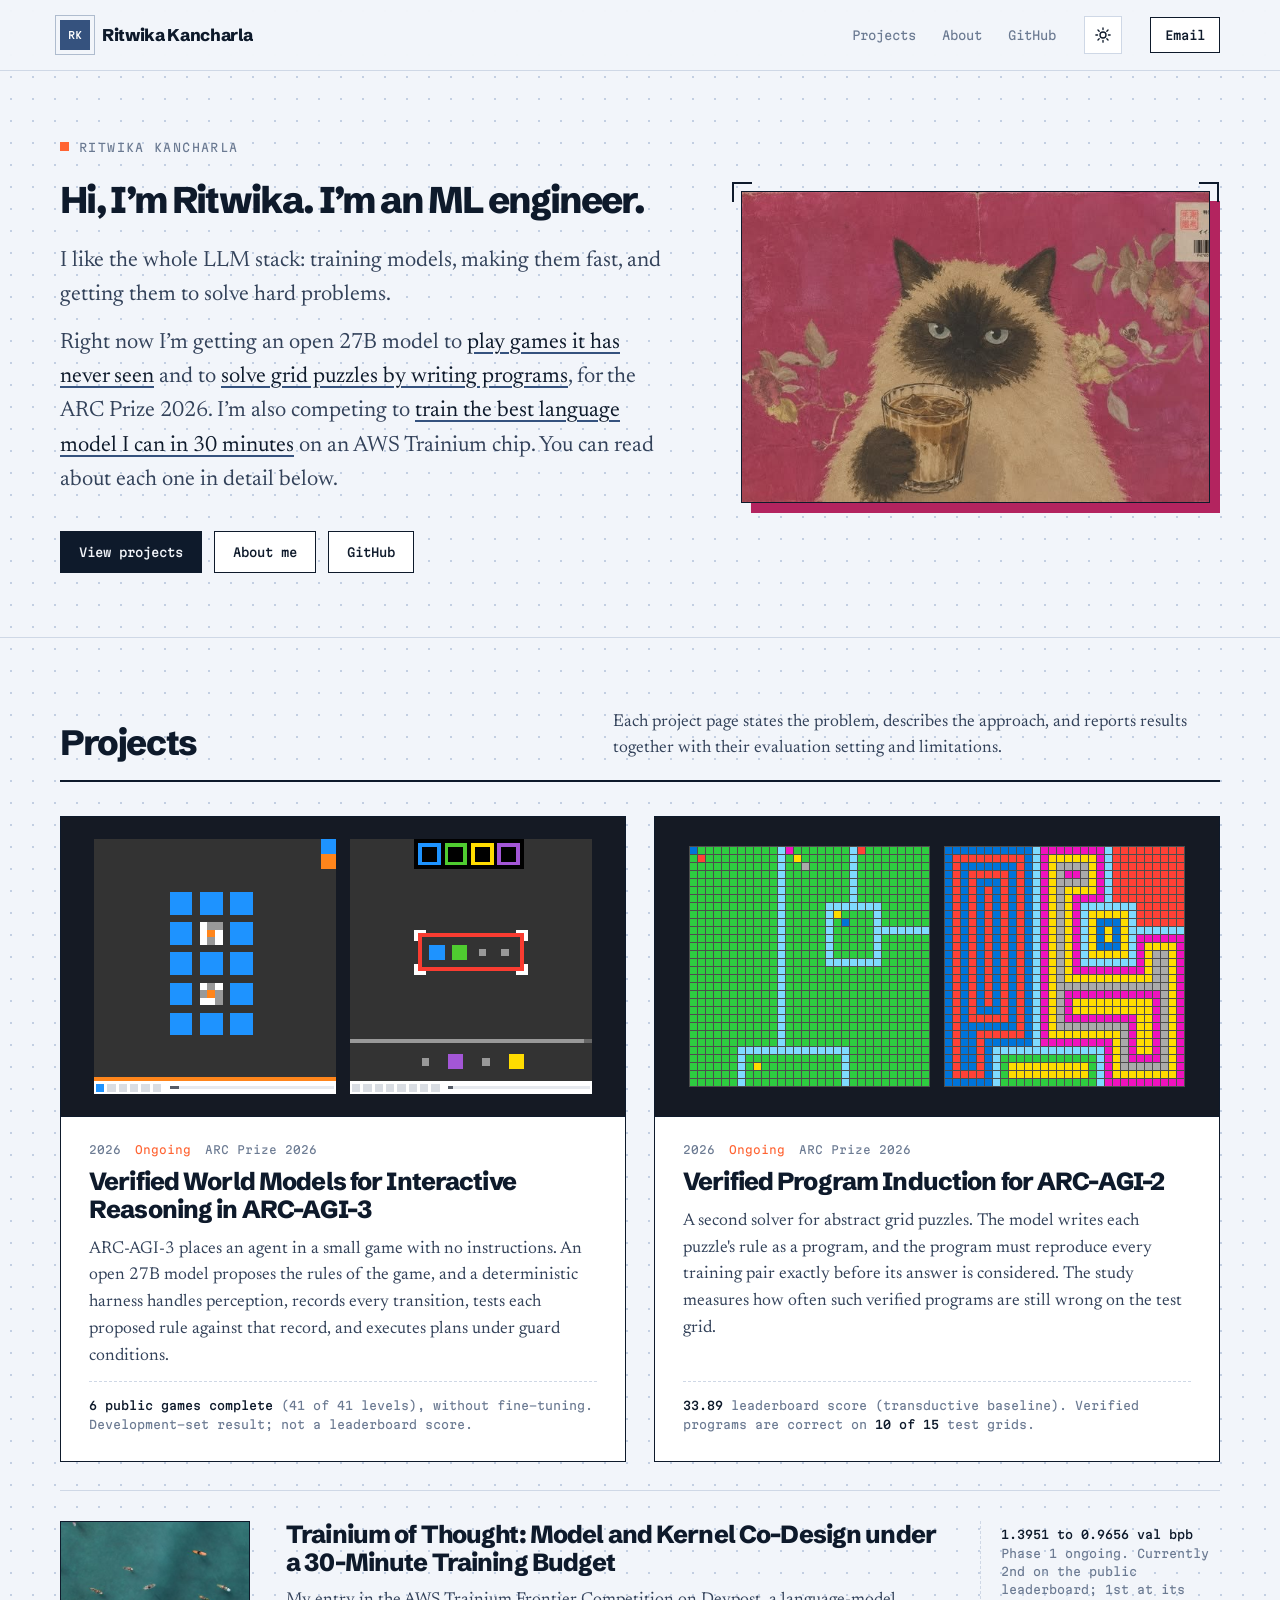
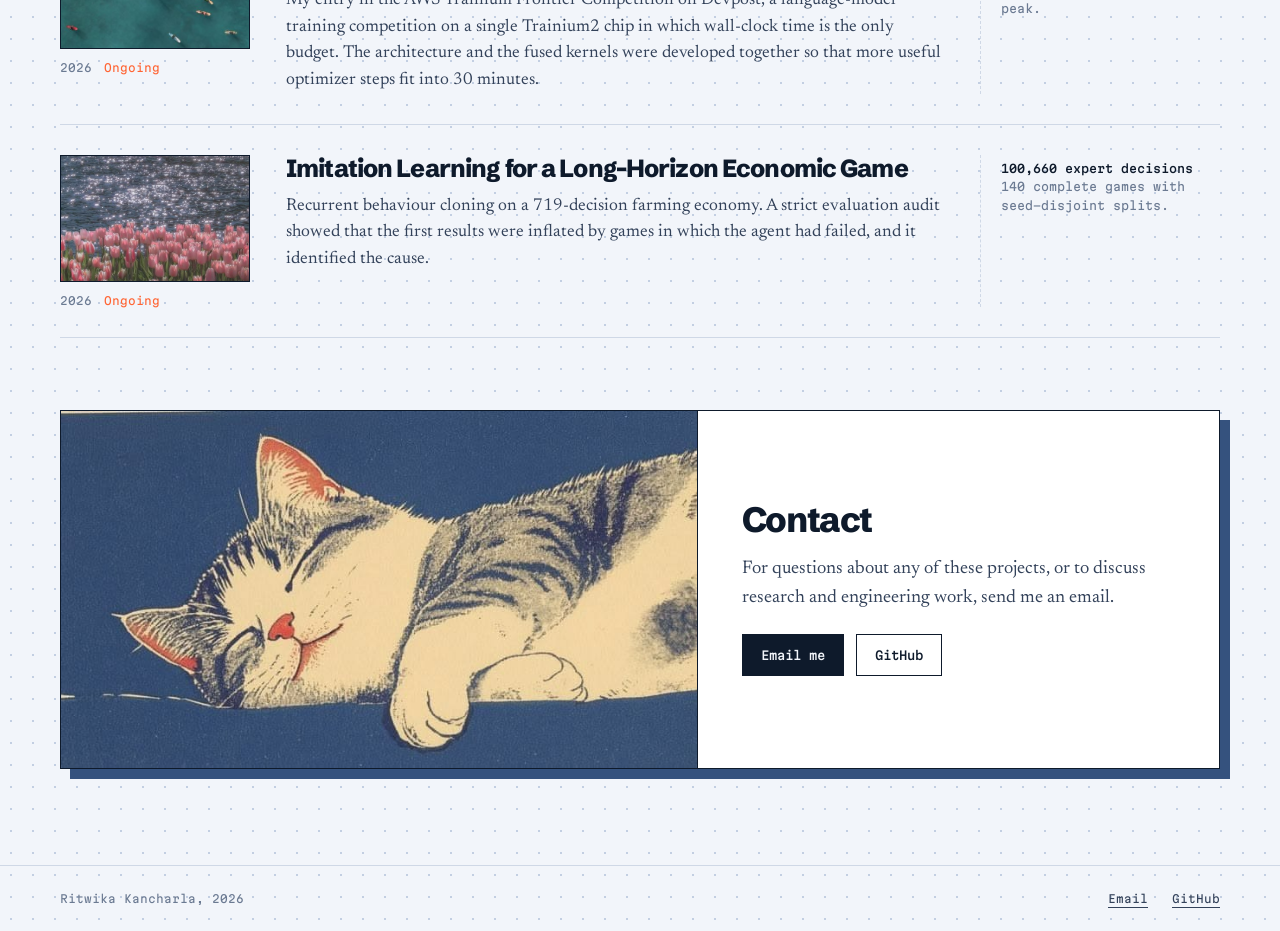
==== commit f2b1fb4f: "ARC-AGI-3: list all 25 public games with status; add su15 (2 of 9) Co-Authored-By: Claude Fable 5.1 " ====
--- a/index.html
+++ b/index.html
@@ -11,7 +11,7 @@
   <link rel="preconnect" href="https://fonts.googleapis.com">
   <link rel="preconnect" href="https://fonts.gstatic.com" crossorigin>
   <link href="https://fonts.googleapis.com/css2?family=Martian+Mono:wght@400;500&family=Newsreader:ital,opsz,wght@0,6..72,400;0,6..72,500;0,6..72,600;1,6..72,400&family=Schibsted+Grotesk:wght@400;500;700;800;900&display=swap" rel="stylesheet">
-  <link rel="stylesheet" href="./assets/site.css?v=fce57dd0">
+  <link rel="stylesheet" href="./assets/site.css?v=f7212300">
 </head>
 <body id="top">
 <header class="site"><div class="bar">
--- a/assets/site.css
+++ b/assets/site.css
@@ -375,6 +375,9 @@
 td:first-child { color: var(--ink); }
 .r { text-align: right; font-family: var(--mono); font-size: .86rem; white-space: nowrap; }
 th.r { font-size: 10.5px; }
+.st { display: inline-block; padding: 3px 8px; font: 500 10.5px var(--mono); white-space: nowrap; border: 1px solid var(--rule); color: var(--soft); }
+.st-done { border-color: var(--ok); color: var(--ok); }
+.st-prog { border-color: var(--signal); color: var(--signal); }
 tr.best td { background: var(--signal-soft); color: var(--ink); }
 tr.best td:first-child { box-shadow: inset 4px 0 0 var(--signal); }
 
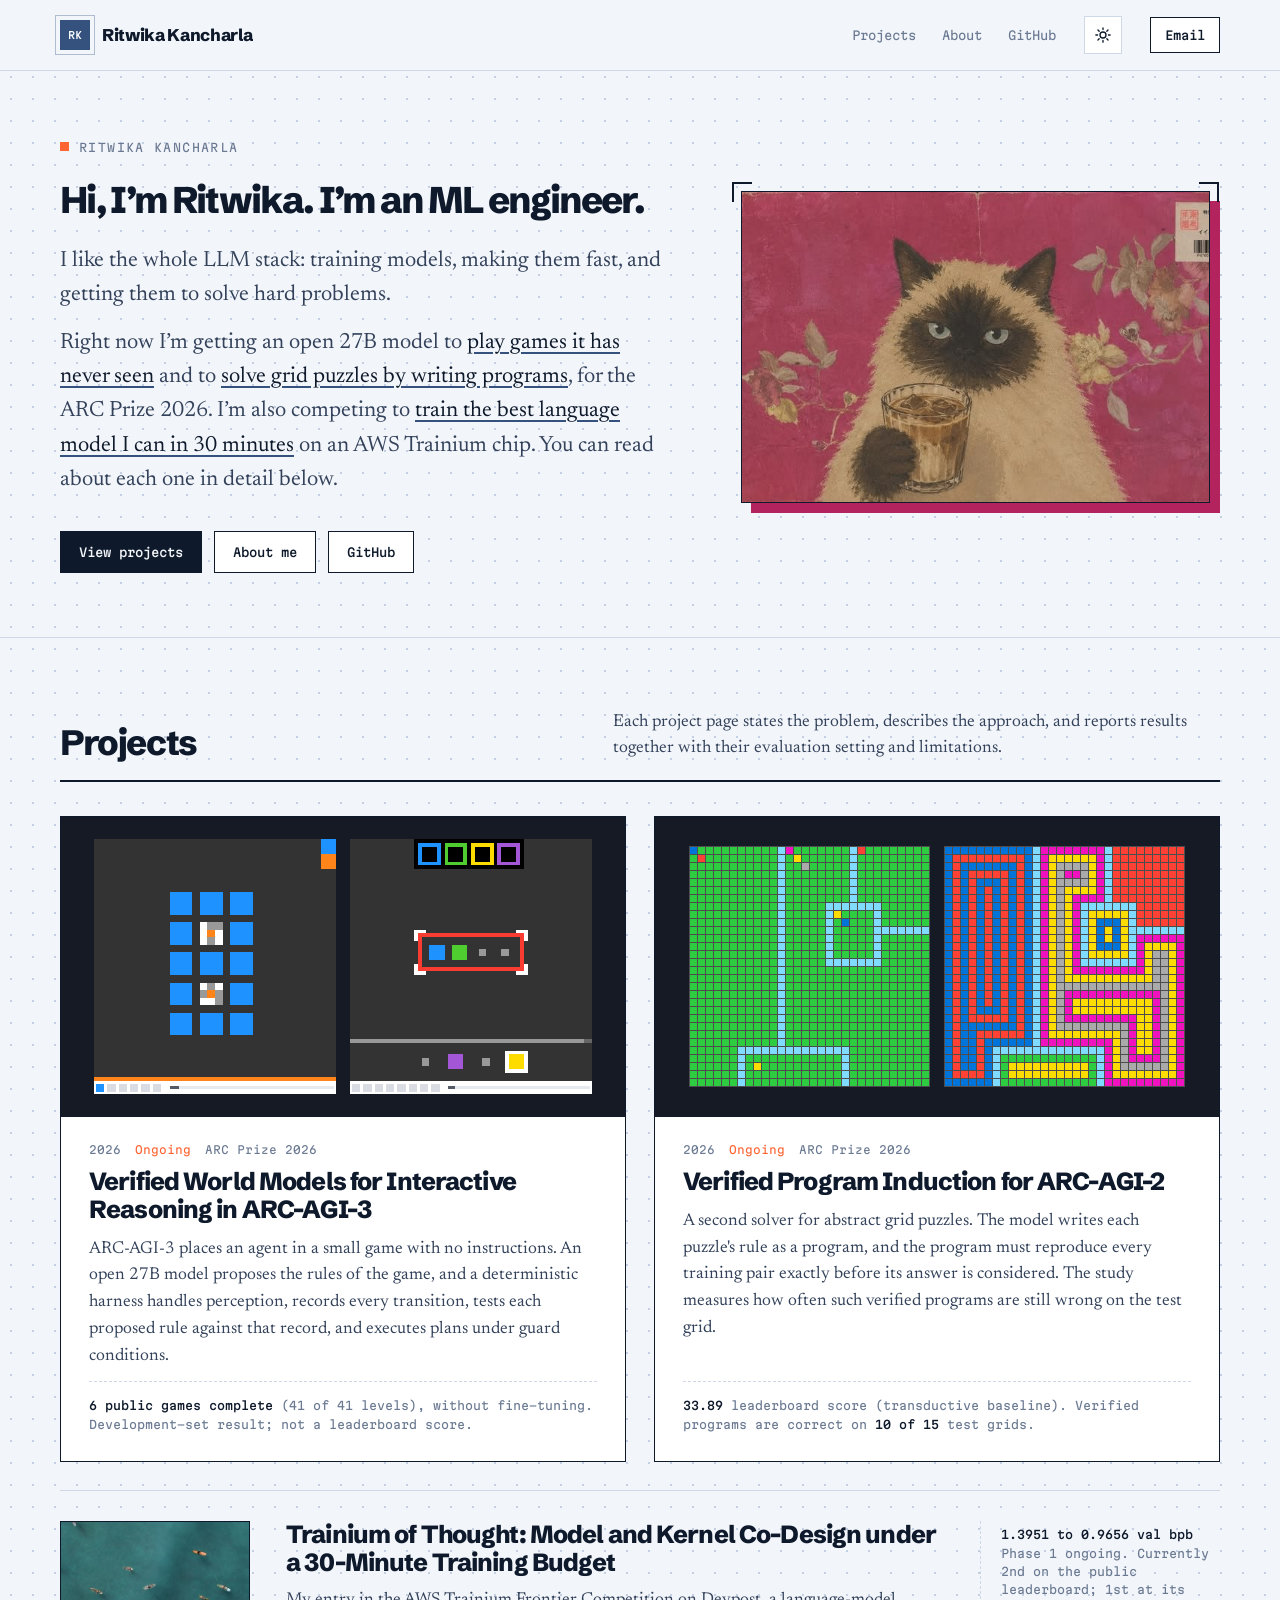
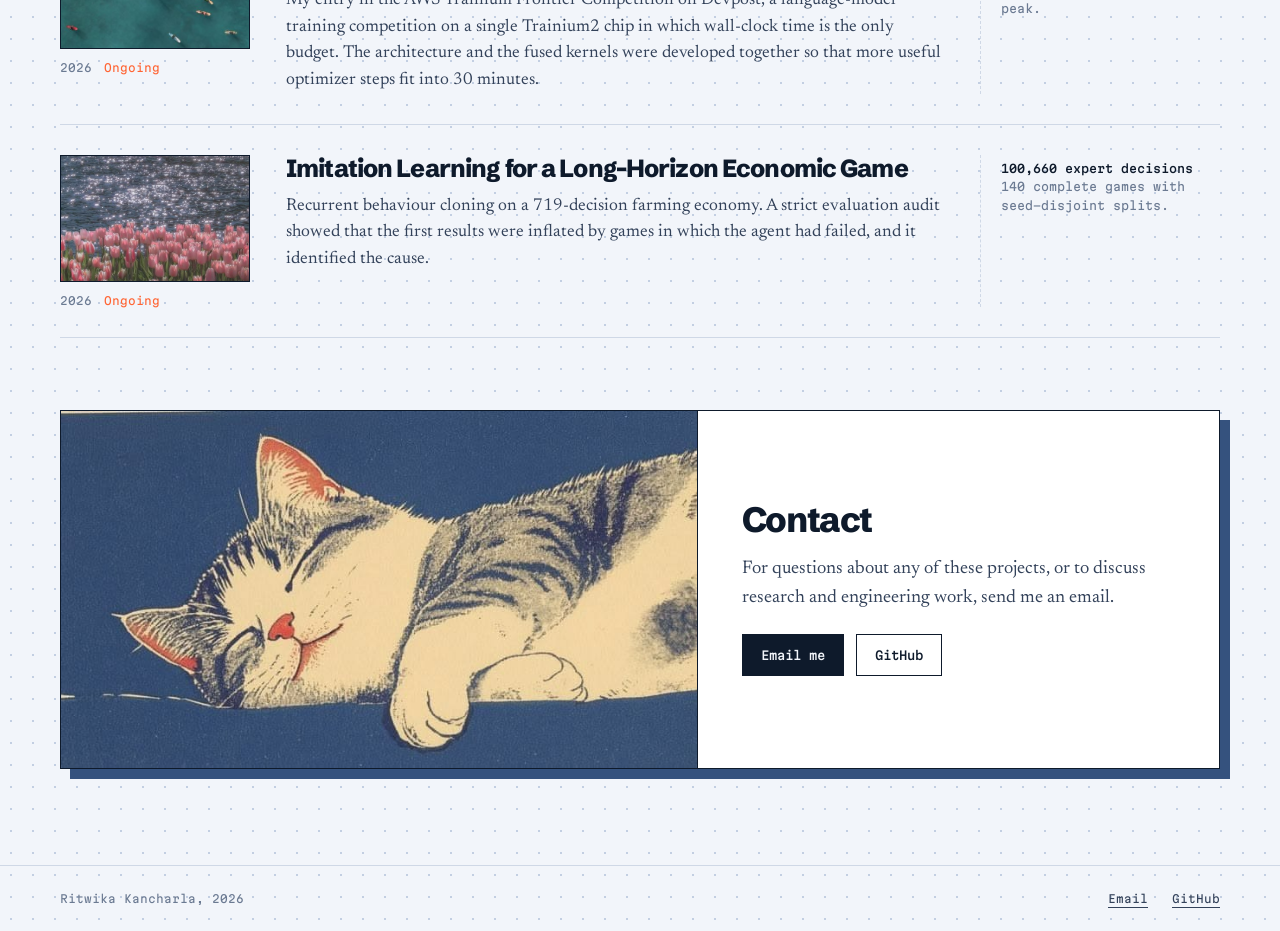
==== commit 01a604f7: "ARC-AGI-3: revised three-context event-bus design and four diagrams for the communication section - " ====
--- a/index.html
+++ b/index.html
@@ -11,7 +11,7 @@
   <link rel="preconnect" href="https://fonts.googleapis.com">
   <link rel="preconnect" href="https://fonts.gstatic.com" crossorigin>
   <link href="https://fonts.googleapis.com/css2?family=Martian+Mono:wght@400;500&family=Newsreader:ital,opsz,wght@0,6..72,400;0,6..72,500;0,6..72,600;1,6..72,400&family=Schibsted+Grotesk:wght@400;500;700;800;900&display=swap" rel="stylesheet">
-  <link rel="stylesheet" href="./assets/site.css?v=f7212300">
+  <link rel="stylesheet" href="./assets/site.css?v=0541c0be">
 </head>
 <body id="top">
 <header class="site"><div class="bar">
@@ -91,6 +91,6 @@
   <span><a href="mailto:ritwikareddykancharla@gmail.com">Email</a> &nbsp; <a href="https://github.com/ritwikareddykancharla">GitHub</a></span>
 </div></footer>
 <a class="totop" href="#top" aria-label="Back to top"><svg viewBox="0 0 48 48" aria-hidden="true"><circle class="ring-bg" cx="24" cy="24" r="21"/><circle class="ring" cx="24" cy="24" r="21"/><path d="M24 31V18M18 23.5l6-6 6 6"/></svg></a>
-<script src="./assets/site.js?v=a2d9e6bd" defer></script>
+<script src="./assets/site.js?v=06e1c146" defer></script>
 </body>
 </html>
--- a/assets/site.css
+++ b/assets/site.css
@@ -301,9 +301,43 @@
 .game-notes p, .game-notes li { margin: 0 !important; font: 400 1.02rem/1.55 var(--read) !important; color: var(--body); max-width: none; }
 .game-notes ul { margin: 0 !important; padding-left: 1.1rem !important; }
 .game-notes li { margin-bottom: 5px !important; }
+.game-duck { margin-top: 10px !important; font: 400 11.5px/1.5 var(--mono) !important; color: var(--soft) !important; }
 .game-note { margin-top: 12px !important; padding-left: 12px; border-left: 2px solid var(--signal); }
 .game-notes .bars { margin-top: 4px; }
 .game-notes .bars-key { flex-wrap: wrap; gap: 6px 8px; margin-top: 12px !important; font: 400 11.5px/1.5 var(--mono) !important; color: var(--soft) !important; }
+
+/* scoreboard: every public game, one square per level */
+.post-body > .board-wrap { max-width: none; }
+.board-wrap { margin: 2rem 0; overflow-x: auto; background: var(--card); border: 1px solid var(--ink); box-shadow: 8px 8px 0 var(--cobalt-soft); }
+.board { width: 100%; min-width: 820px; border-collapse: collapse; font-size: 1rem; }
+.board thead th { padding: 14px 12px 12px; background: none; color: var(--ink); text-align: left; font: 700 .95rem/1.25 var(--display); letter-spacing: -.01em; text-transform: none; border-bottom: 2px solid var(--ink); white-space: normal; }
+.board thead th em { display: block; max-width: 22em; margin-top: 3px; font: 400 10.5px/1.4 var(--mono); font-style: normal; color: var(--soft); letter-spacing: 0; }
+.board thead th + th, .board td { border-left: 1px dashed var(--rule); }
+.board thead th.b-num { text-align: right; }
+.board tbody th { padding: 11px 8px 11px 14px; text-align: left; font-weight: 400; white-space: normal; background: none; color: inherit; text-transform: none; letter-spacing: 0; border-top: 1px solid var(--rule); }
+.board tbody th .st { white-space: nowrap; }
+.board tbody th code { margin-right: 8px; font-size: .86rem; }
+.board td { padding: 11px 10px; border-top: 1px solid var(--rule); vertical-align: middle; }
+.board tbody tr { transition: background .2s; }
+.board tbody tr:hover { background: var(--cobalt-soft); }
+.b-done { background: color-mix(in srgb, var(--ok) 6%, transparent); }
+.b-todo th code, .b-todo .dim { opacity: .55; }
+.lv { display: grid; grid-template-columns: 76px repeat(var(--n), 26px); gap: 2px; align-items: center; }
+.lv i { display: grid; place-items: center; height: 19px; font: 400 10px/1 var(--mono); font-style: normal; color: var(--soft); }
+.lv i:nth-child(-n + 11) { height: 14px; font-size: 9px; letter-spacing: .04em; }
+.lv-l { font: 400 10px/1 var(--mono); color: var(--soft); white-space: nowrap; }
+.lv .lv-l:nth-of-type(3) ~ i, .lv .lv-l:nth-of-type(4) ~ i { border: 1px solid var(--rule); }
+.lv .lv-l:nth-of-type(3) ~ i.on { background: var(--accent); border-color: var(--accent); color: #fff; font-weight: 500; }
+.lv .lv-l:nth-of-type(4) ~ i.on { background: var(--soft); border-color: var(--soft); color: var(--card); }
+.lv .lv-l:nth-of-type(3), .lv .lv-l:nth-of-type(3) ~ i { margin-top: 2px; }
+.lv .lv-l:nth-of-type(3) { color: var(--ink); }
+.b-note { display: block; margin-top: 6px; white-space: normal; max-width: 15em; font: 400 10.5px/1.4 var(--mono); color: var(--soft); }
+.b-num { text-align: right; white-space: nowrap; }
+.b-num b { display: block; font: 500 .92rem var(--mono); color: var(--ink); }
+.b-num span { display: block; margin-top: 3px; font: 400 10.5px var(--mono); color: var(--soft); }
+.board tfoot th, .board tfoot td { padding: 14px 18px; border-top: 2px solid var(--ink); background: none; color: var(--ink); text-align: left; font: 700 .95rem var(--display); text-transform: none; letter-spacing: -.01em; }
+.board tfoot .b-num { text-align: right; }
+.st-todo { opacity: .7; }
 
 /* loop diagram */
 .loop { font-family: var(--display); }
@@ -319,6 +353,14 @@
 .lp-d path { fill: none; stroke: var(--signal); stroke-width: 1.6; stroke-dasharray: 5 5; }
 .lp-ah { fill: var(--ink); } .lp-ahd { fill: var(--signal); }
 .lp-l { font: 400 10.5px var(--mono); fill: var(--signal); }
+.lp-t2 { font-size: 13.5px; font-weight: 700; letter-spacing: -.01em; }
+.lp-h1 { font: 800 17px var(--display); letter-spacing: -.03em; fill: var(--ink); }
+.lp-h2 { font: 400 11px var(--mono); fill: var(--soft); }
+.lp-x rect { fill: var(--accent); stroke: var(--accent); } .lp-x text { fill: #fff; } .lp-x .lp-s { opacity: .85; }
+.lp-g rect { fill: none; stroke: var(--rule); stroke-dasharray: 3 3; } .lp-g text { fill: var(--soft); opacity: .7; }
+.lp-m .lp-s, .lp-h .lp-s, .lp-x .lp-s { font-size: 11px; }
+.lp-rule { stroke: var(--rule); stroke-width: 1.5; stroke-dasharray: 4 5; fill: none; }
+.lp-br { fill: none; stroke: var(--soft); stroke-width: 1.2; } .lp-br2 { fill: none; stroke: var(--soft); stroke-width: 1.2; stroke-dasharray: 2 4; }
 
 /* evidence cards: one failure followed from the trace to the verified change */
 .ev { margin: 0 0 14px; background: var(--card); border: 1px solid var(--ink); transition: box-shadow .25s, transform .25s; }
